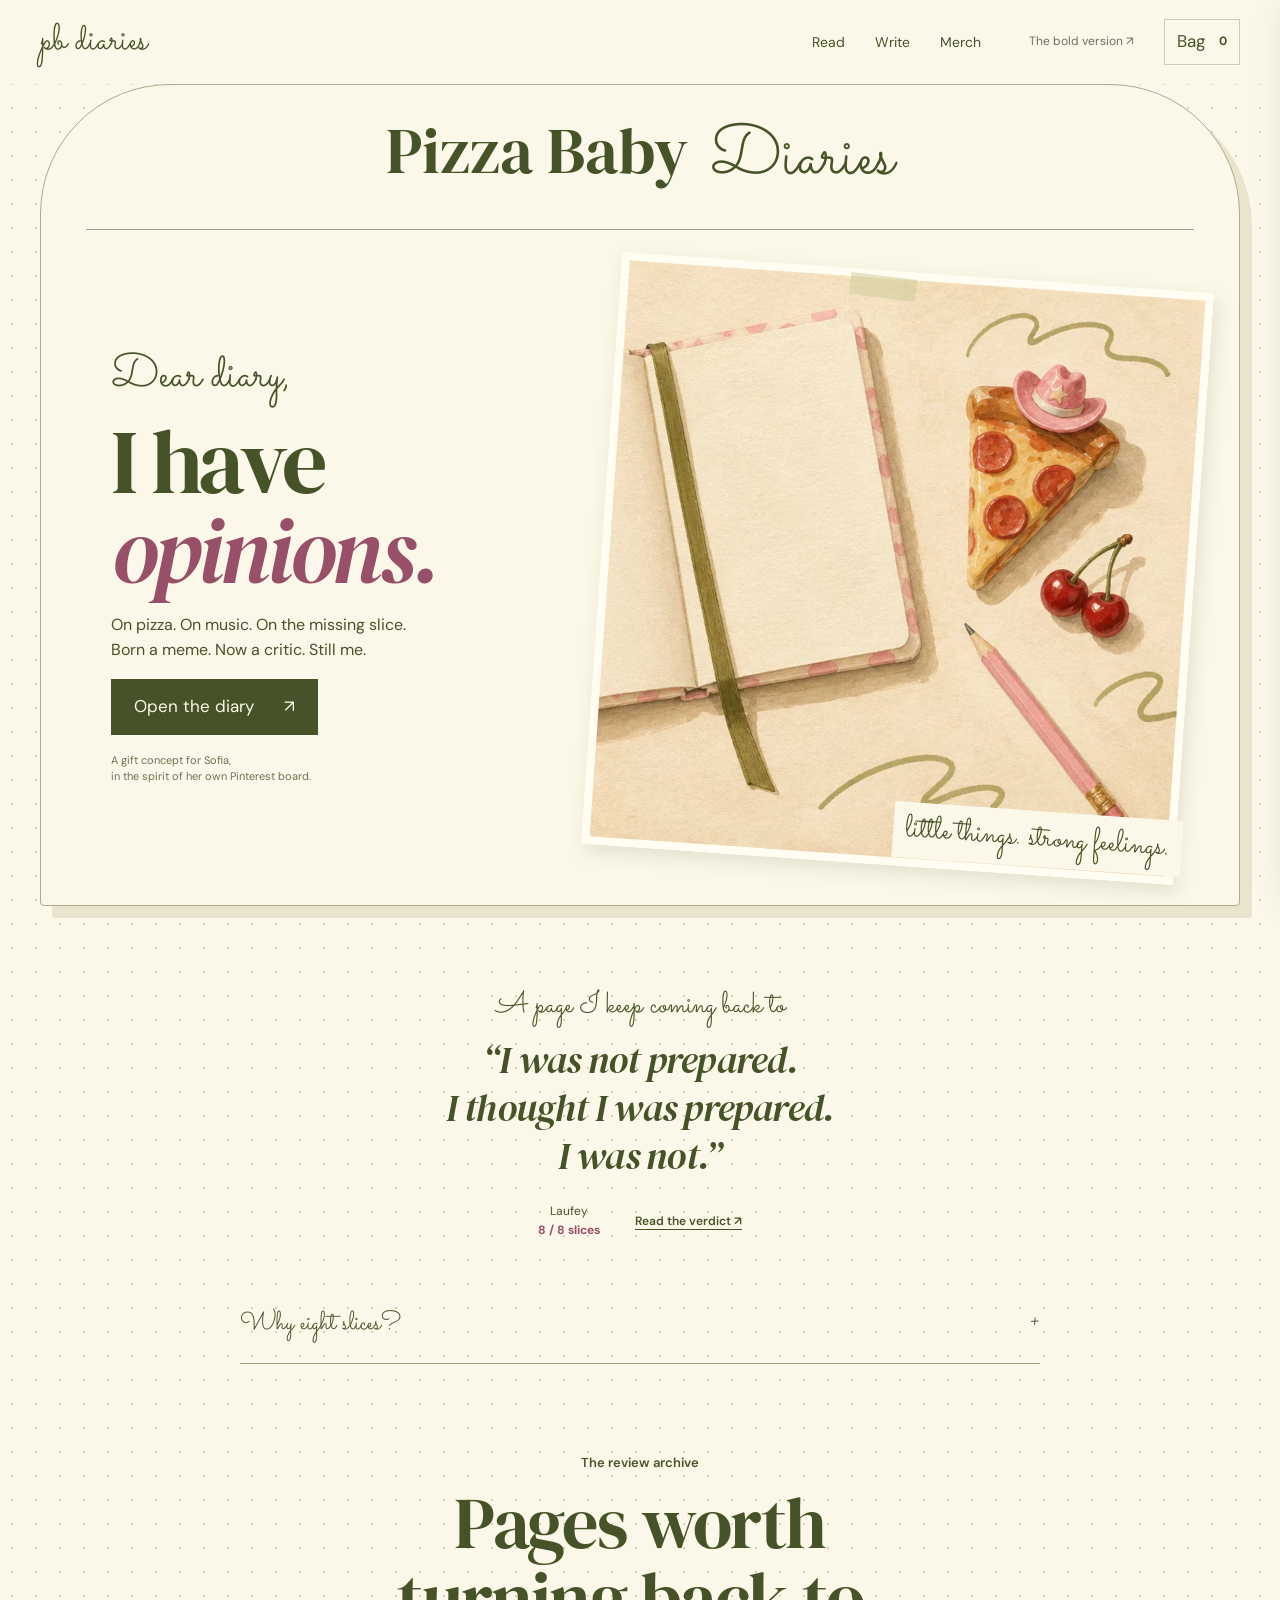
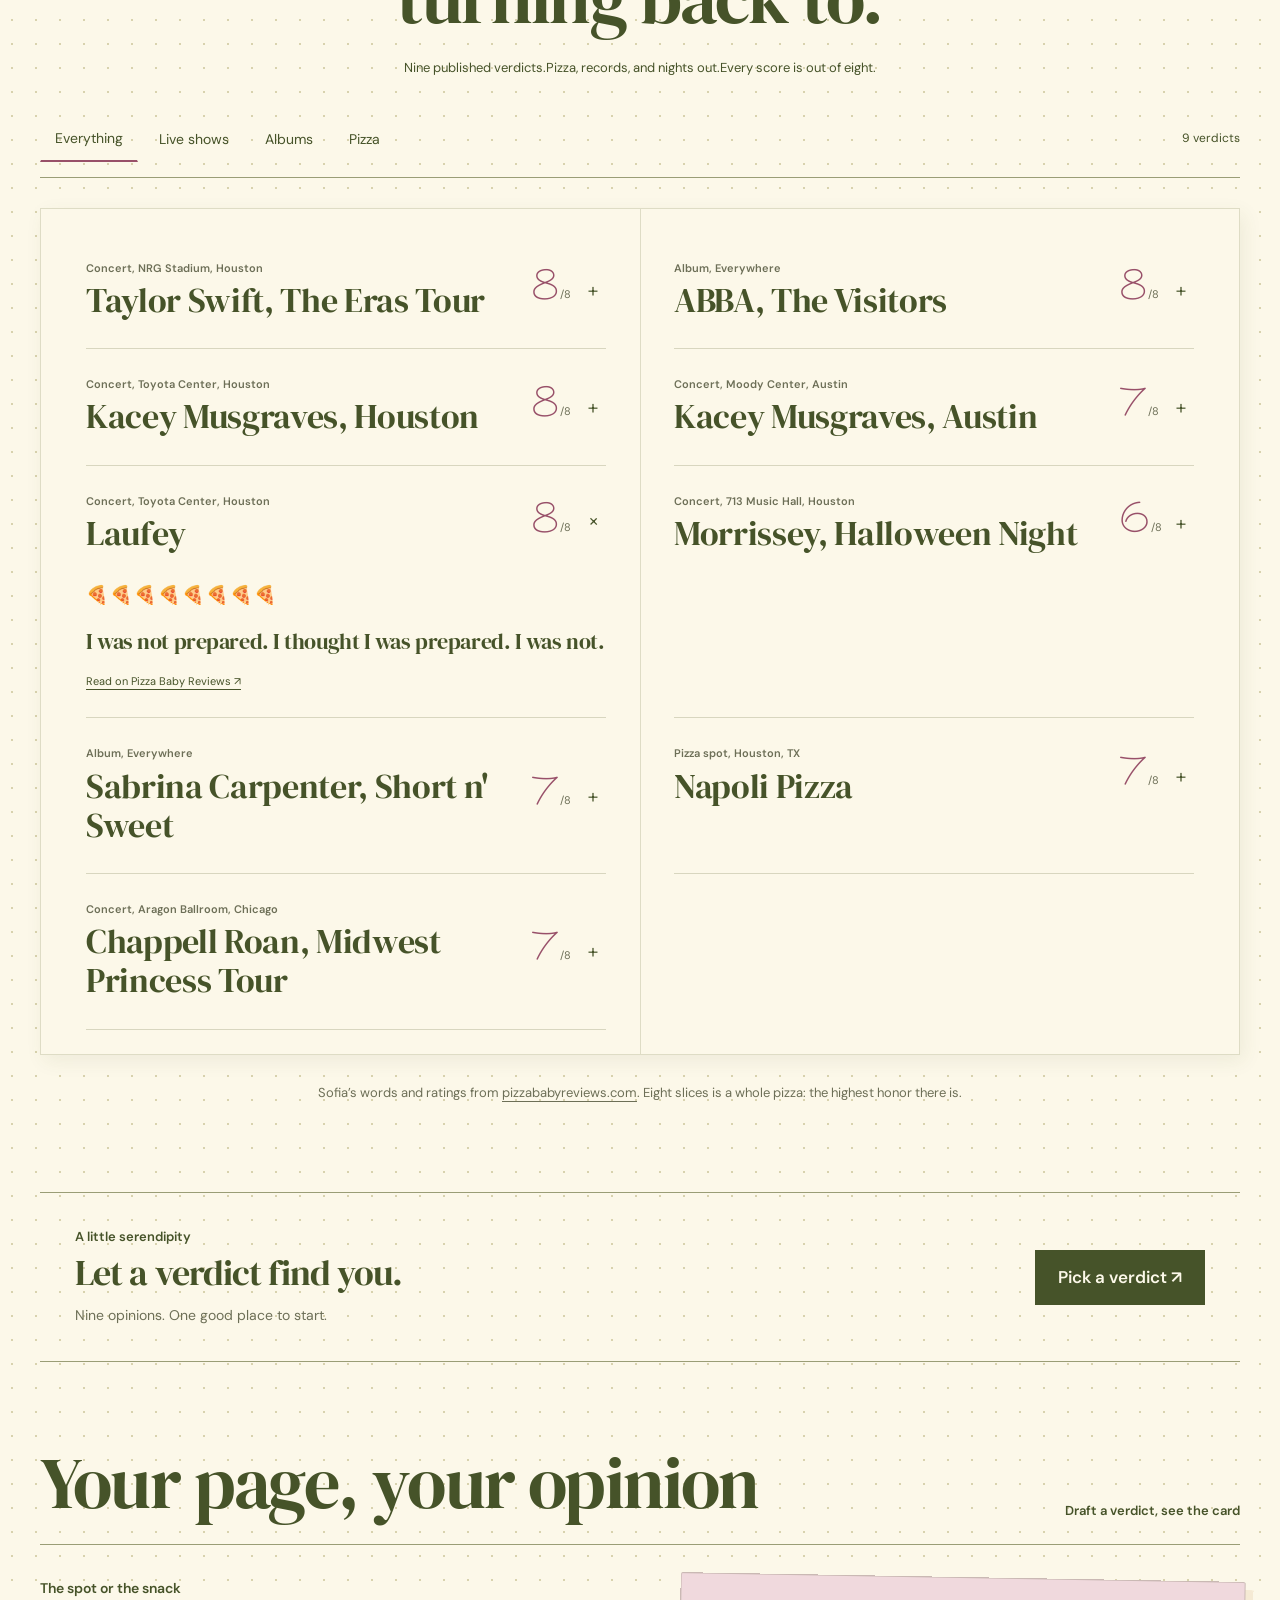
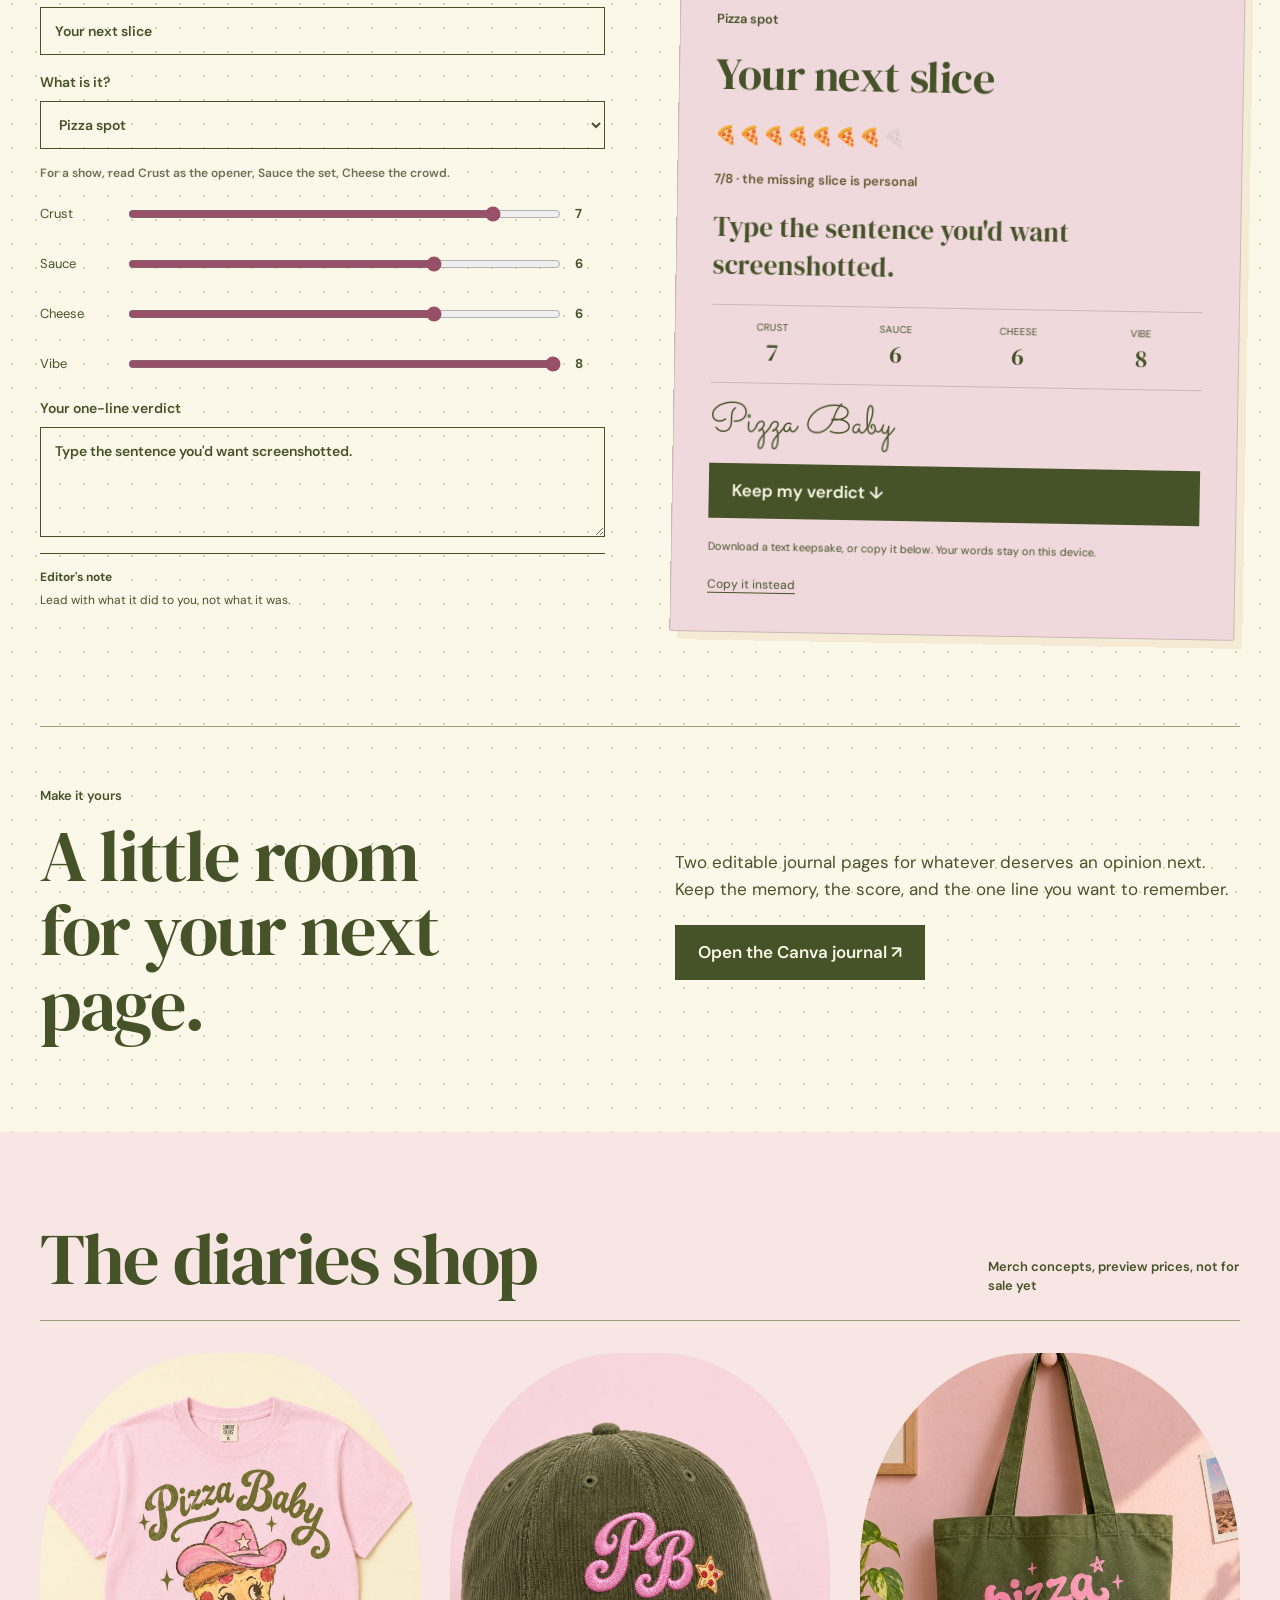
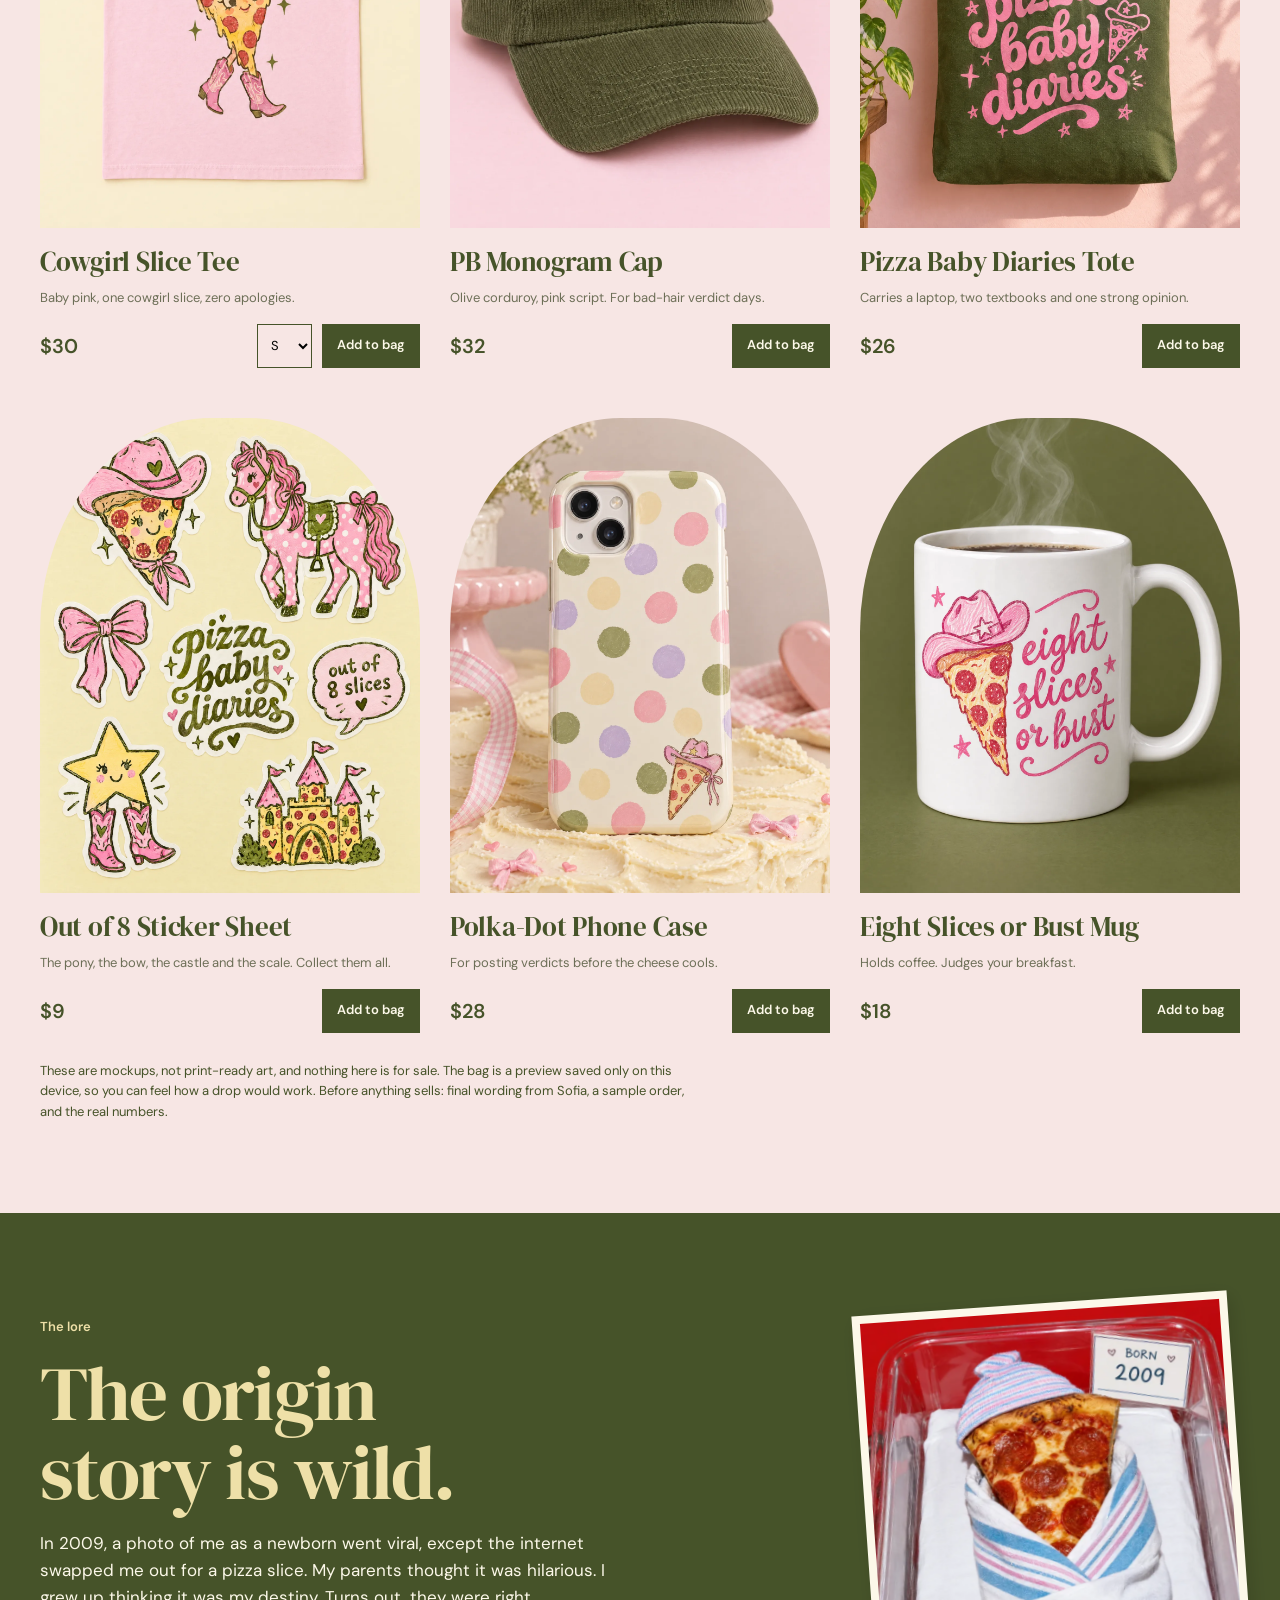
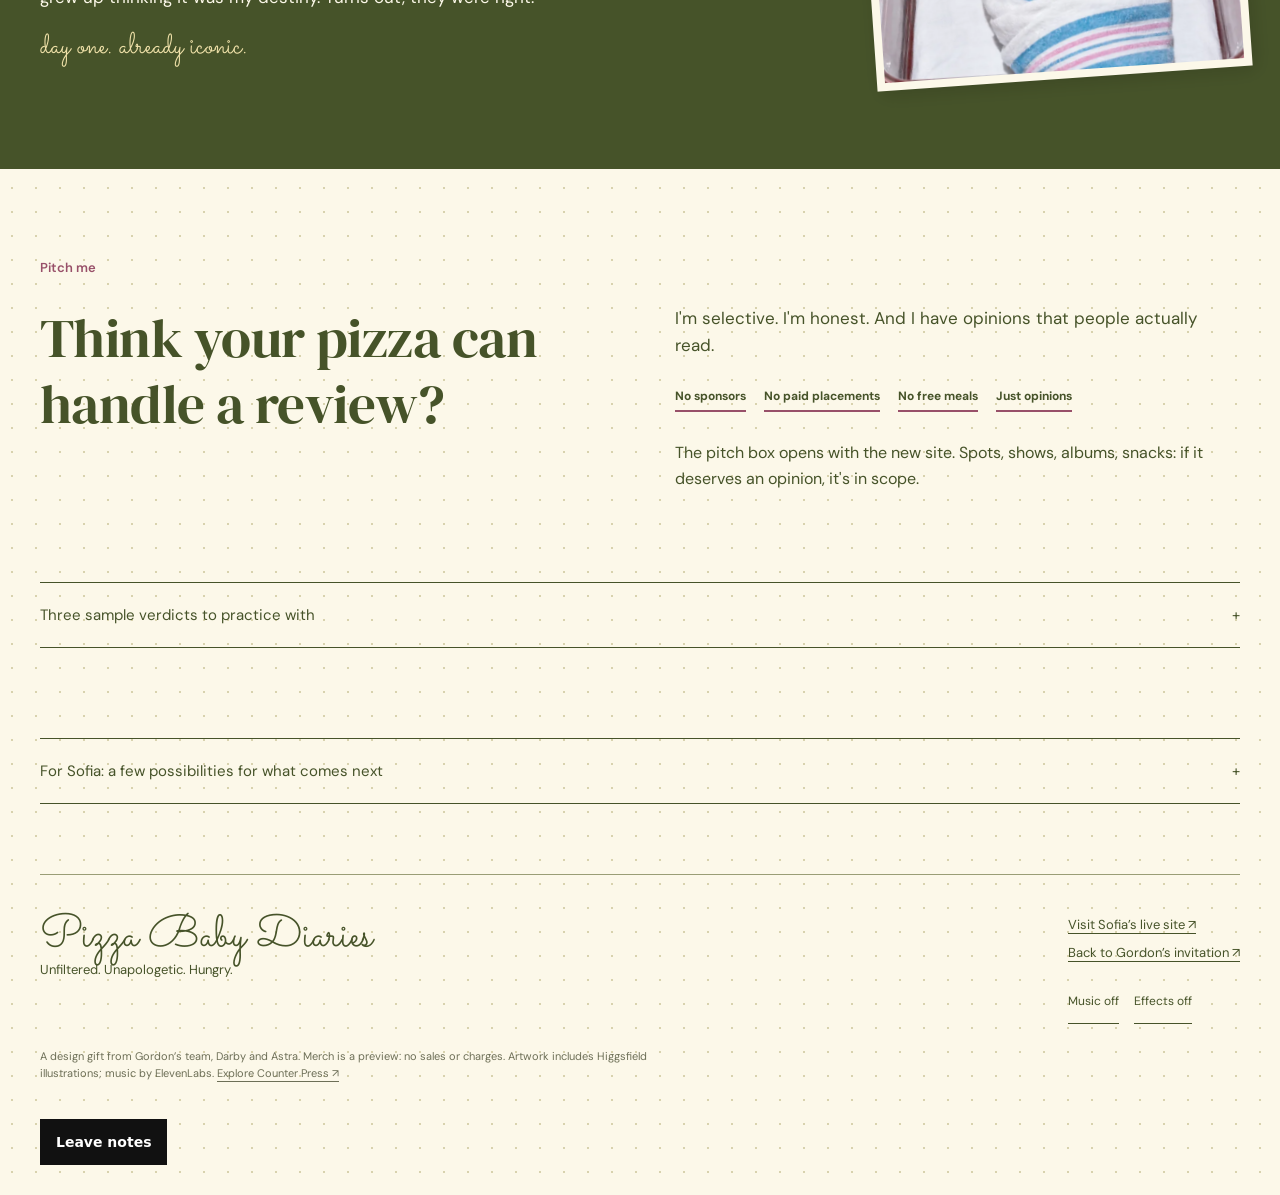
==== diaries/index.html @ 02039b7f "Pizza Baby: Counter Press + Diaries editions, new Higgsfield heroes and concept art Co-Authored-By: " ====
<!doctype html><html lang="en" data-look="diaries"><head><meta charset="utf-8"><meta name="viewport" content="width=device-width, initial-scale=1"><meta name="robots" content="noindex,nofollow,noarchive,noimageindex"><meta name="description" content="Pizza Baby's nine published verdicts, an eight-slice scale, and room for your next opinion."><title>Pizza Baby Diaries</title><script>(function(){var mode=document.documentElement.dataset.look,h=location.hash.toLowerCase(),wanted=h==='#diaries'?'diaries':(h==='#boxpress'||h==='#box')?'box':'';if(!wanted&&mode==='box'){try{wanted=localStorage.getItem('pizzababy-look')||''}catch(e){}}if(wanted&&wanted!==mode){location.replace(mode==='box'?'diaries/index.html'+location.hash:'../index.html'+location.hash)}})();</script><link rel="preconnect" href="https://fonts.googleapis.com"><link rel="preconnect" href="https://fonts.gstatic.com" crossorigin><link href="https://fonts.googleapis.com/css2?family=Anton&family=DM+Sans:wght@400;500;600;700&family=DM+Serif+Display:ital@0;1&family=Sacramento&display=swap" rel="stylesheet"><link rel="stylesheet" href="../design.css"></head><body><a class="skip" href="#verdicts">Skip to the reviews</a><header class="top"><div class="in wrap"><a class="logo" href="#top">pb diaries</a><nav class="nav" aria-label="Sections"><a href="#verdicts">Read</a><a href="#desk">Write</a><a href="#drop">Merch</a><a class="alternate" href="../index.html">The bold version ↗</a><button class="bagbtn" id="bagbtn" aria-expanded="false" aria-controls="drawer">Bag <b id="bagcount">0</b></button></nav></div></header><main id="top"><section class="hero" data-note="First impression"><div class="wrap journal-cover"><div class="diary-wordmark">Pizza Baby <span>Diaries</span></div><div class="hero-grid"><div class="hero-copy"><p class="hand">Dear diary,</p><h1>I have<br><em>opinions.</em></h1><p>On pizza. On music. On the missing slice.<br>Born a meme. Now a critic. Still me.</p><a class="btn" href="#verdicts">Open the diary <span>↗</span></a><p class="concept-note">A gift concept for Sofia,<br>in the spirit of her own Pinterest board.</p></div><figure class="hero-art"><img src="../art/diary.webp" width="1536" height="1024" alt="A hand-painted review journal, an olive ribbon and a tiny cowgirl pizza slice on buttercream paper"><figcaption>little things. strong feelings.</figcaption></figure></div></div></section><aside class="featured wrap"><p>A page I keep coming back to</p><blockquote>“I was not prepared.<br>I thought I was prepared.<br>I was not.”</blockquote><div><span>Laufey<br><b>8 / 8 slices</b></span><a href="#review-5" data-open-review="review-5">Read the verdict ↗</a></div></aside><details class="scale-guide wrap"><summary>Why eight slices? <span>+</span></summary><div><img src="../art/eight-slice-scale.png" alt="Eight separate ceramic pizza slices forming one whole pizza" width="700" height="700" loading="lazy"><div><h2>A whole pizza.<br>The highest honor.</h2><p>Eight slices is Sofia’s top score. Seven means one slice is missing, and she always has a reason. Read the line behind the number: that’s where the opinion lives.</p><a href="#verdicts">Find your favorite verdict ↓</a></div></div></details><section id="verdicts" class="wrap review-section" data-note="Review archive"><div class="section-intro"><div><p class="eyebrow">The review archive</p><h2>Pages worth <br>turning back to.</h2></div><p>Nine published verdicts.<br>Pizza, records, and nights out.<br>Every score is out of eight.</p></div><div class="filter-row"><div role="group" aria-label="Filter reviews"><button data-filter="all" aria-pressed="true">Everything</button><button data-filter="shows" aria-pressed="false">Live shows</button><button data-filter="albums" aria-pressed="false">Albums</button><button data-filter="pizza" aria-pressed="false">Pizza</button></div><span id="result-count" role="status">9 verdicts</span></div><div class="verdicts"><article class="vcard" id="review-1" data-category="shows"><details><summary><span class="review-number">01</span><span class="review-title"><span class="kind">Concert, NRG Stadium, Houston</span><h3>Taylor Swift, The Eras Tour</h3></span><span class="score">8<small>/8</small></span><span class="expand" aria-hidden="true">+</span></summary><div class="review-body"><div class="slices" role="img" aria-label="8 of 8 slices"><span>🍕</span><span>🍕</span><span>🍕</span><span>🍕</span><span>🍕</span><span>🍕</span><span>🍕</span><span>🍕</span></div><blockquote>I have been to a lot of concerts. I have never been to anything like this. I don't give 8 slices lightly. This one was never in question.</blockquote><a href="https://www.pizzababyreviews.com/reviews">Read on Pizza Baby Reviews ↗</a></div></details></article><article class="vcard" id="review-2" data-category="albums"><details><summary><span class="review-number">02</span><span class="review-title"><span class="kind">Album, Everywhere</span><h3>ABBA, The Visitors</h3></span><span class="score">8<small>/8</small></span><span class="expand" aria-hidden="true">+</span></summary><div class="review-body"><div class="slices" role="img" aria-label="8 of 8 slices"><span>🍕</span><span>🍕</span><span>🍕</span><span>🍕</span><span>🍕</span><span>🍕</span><span>🍕</span><span>🍕</span></div><blockquote>ABBA made their best album when they had nothing left to lose and everything to process. This one deserved better from history and I'm correcting the record.</blockquote><a href="https://www.pizzababyreviews.com/reviews">Read on Pizza Baby Reviews ↗</a></div></details></article><article class="vcard" id="review-3" data-category="shows"><details><summary><span class="review-number">03</span><span class="review-title"><span class="kind">Concert, Toyota Center, Houston</span><h3>Kacey Musgraves, Houston</h3></span><span class="score">8<small>/8</small></span><span class="expand" aria-hidden="true">+</span></summary><div class="review-body"><div class="slices" role="img" aria-label="8 of 8 slices"><span>🍕</span><span>🍕</span><span>🍕</span><span>🍕</span><span>🍕</span><span>🍕</span><span>🍕</span><span>🍕</span></div><blockquote>Her voice is the production. Eight slices. No notes. Houston showed up.</blockquote><a href="https://www.pizzababyreviews.com/reviews">Read on Pizza Baby Reviews ↗</a></div></details></article><article class="vcard" id="review-4" data-category="shows"><details><summary><span class="review-number">04</span><span class="review-title"><span class="kind">Concert, Moody Center, Austin</span><h3>Kacey Musgraves, Austin</h3></span><span class="score">7<small>/8</small></span><span class="expand" aria-hidden="true">+</span></summary><div class="review-body"><div class="slices" role="img" aria-label="7 of 8 slices"><span>🍕</span><span>🍕</span><span>🍕</span><span>🍕</span><span>🍕</span><span>🍕</span><span>🍕</span><span class="off">🍕</span></div><blockquote>Seven slices. The missing slice is the drive back on I-10 at midnight.</blockquote><a href="https://www.pizzababyreviews.com/reviews">Read on Pizza Baby Reviews ↗</a></div></details></article><article class="vcard" id="review-5" data-category="shows"><details open><summary><span class="review-number">05</span><span class="review-title"><span class="kind">Concert, Toyota Center, Houston</span><h3>Laufey</h3></span><span class="score">8<small>/8</small></span><span class="expand" aria-hidden="true">+</span></summary><div class="review-body"><div class="slices" role="img" aria-label="8 of 8 slices"><span>🍕</span><span>🍕</span><span>🍕</span><span>🍕</span><span>🍕</span><span>🍕</span><span>🍕</span><span>🍕</span></div><blockquote>I was not prepared. I thought I was prepared. I was not.</blockquote><a href="https://www.pizzababyreviews.com/reviews">Read on Pizza Baby Reviews ↗</a></div></details></article><article class="vcard" id="review-6" data-category="shows"><details><summary><span class="review-number">06</span><span class="review-title"><span class="kind">Concert, 713 Music Hall, Houston</span><h3>Morrissey, Halloween Night</h3></span><span class="score">6<small>/8</small></span><span class="expand" aria-hidden="true">+</span></summary><div class="review-body"><div class="slices" role="img" aria-label="6 of 8 slices"><span>🍕</span><span>🍕</span><span>🍕</span><span>🍕</span><span>🍕</span><span>🍕</span><span class="off">🍕</span><span class="off">🍕</span></div><blockquote>This is either the most on-brand thing I've ever done or a cry for help. Probably both.</blockquote><a href="https://www.pizzababyreviews.com/reviews">Read on Pizza Baby Reviews ↗</a></div></details></article><article class="vcard" id="review-7" data-category="albums"><details><summary><span class="review-number">07</span><span class="review-title"><span class="kind">Album, Everywhere</span><h3>Sabrina Carpenter, Short n' Sweet</h3></span><span class="score">7<small>/8</small></span><span class="expand" aria-hidden="true">+</span></summary><div class="review-body"><div class="slices" role="img" aria-label="7 of 8 slices"><span>🍕</span><span>🍕</span><span>🍕</span><span>🍕</span><span>🍕</span><span>🍕</span><span>🍕</span><span class="off">🍕</span></div><blockquote>Seven slices. The missing one is because I needed more.</blockquote><a href="https://www.pizzababyreviews.com/reviews">Read on Pizza Baby Reviews ↗</a></div></details></article><article class="vcard" id="review-8" data-category="pizza"><details><summary><span class="review-number">08</span><span class="review-title"><span class="kind">Pizza spot, Houston, TX</span><h3>Napoli Pizza</h3></span><span class="score">7<small>/8</small></span><span class="expand" aria-hidden="true">+</span></summary><div class="review-body"><div class="slices" role="img" aria-label="7 of 8 slices"><span>🍕</span><span>🍕</span><span>🍕</span><span>🍕</span><span>🍕</span><span>🍕</span><span>🍕</span><span class="off">🍕</span></div><blockquote>The margherita is the move. Don't overthink it. Seven slices. The missing one is because I had to share and I didn't want to.</blockquote><a href="https://www.pizzababyreviews.com/reviews">Read on Pizza Baby Reviews ↗</a></div></details></article><article class="vcard" id="review-9" data-category="shows"><details><summary><span class="review-number">09</span><span class="review-title"><span class="kind">Concert, Aragon Ballroom, Chicago</span><h3>Chappell Roan, Midwest Princess Tour</h3></span><span class="score">7<small>/8</small></span><span class="expand" aria-hidden="true">+</span></summary><div class="review-body"><div class="slices" role="img" aria-label="7 of 8 slices"><span>🍕</span><span>🍕</span><span>🍕</span><span>🍕</span><span>🍕</span><span>🍕</span><span>🍕</span><span class="off">🍕</span></div><blockquote>One slice off because the opener ran 20 minutes over and I was standing the whole time. My feet have opinions.</blockquote><a href="https://www.pizzababyreviews.com/reviews">Read on Pizza Baby Reviews ↗</a></div></details></article></div><p class="source-note">Sofia’s words and ratings from <a href="https://www.pizzababyreviews.com/reviews">pizzababyreviews.com</a>. Eight slices is a whole pizza: the highest honor there is.</p></section><section class="shuffle wrap"><div class="spin"><div><p class="eyebrow">A little serendipity</p><h2>Let a verdict find you.</h2><p class="wheel" id="wheel" aria-live="polite">Nine opinions. One good place to start.</p></div><div><button class="btn" type="button" id="spinbtn">Pick a verdict ↗</button><a class="text-link" id="spingo" href="https://www.pizzababyreviews.com/reviews" hidden>Visit the full review archive ↗</a></div></div></section><section id="desk" class="wrap"  data-note="Critic's desk">
  <div class="lid"><h2>Your page, your opinion</h2><p class="stamp">Draft a verdict, see the card</p></div>
  <div class="desk">
    <form class="form" id="vform" onsubmit="return false">
      <label for="f-spot">The spot or the snack<input type="text" id="f-spot" value="Your next slice" maxlength="60"></label>
      <label for="f-kind">What is it?<select id="f-kind"><option>Pizza spot</option><option>Concert</option><option>Album</option><option>Music festival</option><option>Snack product</option></select></label>
      <p class="stamp" style="color:var(--muted)">For a show, read Crust as the opener, Sauce the set, Cheese the crowd.</p><div class="rate"><span>Crust</span><input type="range" id="r-crust" min="1" max="8" value="7" aria-label="Crust"><b id="o-crust">7</b></div>
      <div class="rate"><span>Sauce</span><input type="range" id="r-sauce" min="1" max="8" value="6" aria-label="Sauce"><b id="o-sauce">6</b></div>
      <div class="rate"><span>Cheese</span><input type="range" id="r-cheese" min="1" max="8" value="6" aria-label="Cheese"><b id="o-cheese">6</b></div>
      <div class="rate"><span>Vibe</span><input type="range" id="r-vibe" min="1" max="8" value="8" aria-label="Vibe"><b id="o-vibe">8</b></div>
      <label for="f-line">Your one-line verdict<textarea id="f-line" maxlength="140">Type the sentence you'd want screenshotted.</textarea></label>
      <div class="coach" aria-live="polite"><b>Editor's note</b><span id="coach">Lead with what it did to you, not what it was.</span></div>
    </form>
    <div class="card-out" aria-live="polite">
      <p class="stamp" id="c-kind">Pizza spot</p>
      <h3 id="c-spot">Your next slice</h3>
      <div class="slices" id="c-slices" aria-label="Overall rating"></div>
      <p class="stamp" id="c-cap" style="color:var(--crust)"></p><p class="big" id="c-line"></p>
      <div class="scores"><span>CRUST<b id="s-crust">4</b></span><span>SAUCE<b id="s-sauce">4</b></span><span>CHEESE<b id="s-cheese">3</b></span><span>VIBE<b id="s-vibe">5</b></span></div>
      <p class="sig">Pizza Baby</p>
      <button type="button" id="keep-line" class="btn">Keep my verdict ↓</button><p class="save-note">Download a text keepsake, or copy it below. Your words stay on this device.</p><details id="copy-verdict"><summary>Copy it instead</summary><label class="sr-only" for="verdict-copy">Your verdict to copy</label><textarea id="verdict-copy" readonly></textarea></details>
    </div>
  </div>
</section><section class="companion wrap"><div><p class="eyebrow">Make it yours</p><h2>A little room<br>for your next page.</h2></div><div><p>Two editable journal pages for whatever deserves an opinion next. Keep the memory, the score, and the one line you want to remember.</p><a class="btn" href="https://canva.link/7q2tt09sjlferlx" target="_blank" rel="noopener">Open the Canva journal ↗</a></div></section><section id="drop"  data-note="Merch store">
  <div class="wrap" data-note-slot>
    <div class="lid"><h2><span data-only="box">The drop</span><span data-only="diaries">The diaries shop</span></h2><p class="stamp">Merch concepts, preview prices, not for sale yet</p></div>
    <div class="shop" id="shop"><article class="item" data-only="box" data-id="hoodie"><img src="../art/hoodie.webp" alt="Born a Meme Hoodie" loading="lazy"><div class="in"><h3>Born a Meme Hoodie</h3><p>Born a meme. Now a critic. Heavyweight, tomato red.</p><div class="buy"><span class="price">$48</span><select aria-label="Size for Born a Meme Hoodie"><option>S</option><option>M</option><option>L</option><option>XL</option><option>2XL</option></select><button class="btn" type="button">Add to bag</button></div></div></article><article class="item" data-only="box" data-id="tee"><img src="../art/tee.webp" alt="Meme Certified Tee" loading="lazy"><div class="in"><h3>Meme Certified Tee</h3><p>The OG 2009 seal, on black. Certified.</p><div class="buy"><span class="price">$30</span><select aria-label="Size for Meme Certified Tee"><option>S</option><option>M</option><option>L</option><option>XL</option><option>2XL</option></select><button class="btn" type="button">Add to bag</button></div></div></article><article class="item" data-only="box" data-id="tote"><img src="../art/tote.webp" alt="Unfiltered Tote" loading="lazy"><div class="in"><h3>Unfiltered Tote</h3><p>Unfiltered. Unapologetic. Hungry. Fits a pizza box, nearly.</p><div class="buy"><span class="price">$24</span><button class="btn" type="button">Add to bag</button></div></div></article><article class="item" data-only="box" data-id="stickers"><img src="../art/stickers.webp" alt="No Free Meals Sticker Sheet" loading="lazy"><div class="in"><h3>No Free Meals Sticker Sheet</h3><p>No sponsors. No free meals. For your laptop and your opinions.</p><div class="buy"><span class="price">$8</span><button class="btn" type="button">Add to bag</button></div></div></article><article class="item" data-only="box" data-id="beanie"><img src="../art/beanie.webp" alt="The Day One Beanie" loading="lazy"><div class="in"><h3>The Day One Beanie</h3><p>Hospital-blanket stripes. The hat the slice wore first.</p><div class="buy"><span class="price">$28</span><button class="btn" type="button">Add to bag</button></div></div></article><article class="item" data-only="box" data-id="pins"><img src="../art/pins.webp" alt="The Slice Scale Pin Set" loading="lazy"><div class="in"><h3>The Slice Scale Pin Set</h3><p>A slice-scale pin set and the baby in the beanie. Eight slices makes a whole pizza.</p><div class="buy"><span class="price">$35</span><button class="btn" type="button">Add to bag</button></div></div></article><article class="item" data-only="diaries" data-id="b-tee"><img src="../art/b-tee.webp" alt="Cowgirl Slice Tee" loading="lazy"><div class="in"><h3>Cowgirl Slice Tee</h3><p>Baby pink, one cowgirl slice, zero apologies.</p><div class="buy"><span class="price">$30</span><select aria-label="Size for Cowgirl Slice Tee"><option>S</option><option>M</option><option>L</option><option>XL</option></select><button class="btn" type="button">Add to bag</button></div></div></article><article class="item" data-only="diaries" data-id="b-cap"><img src="../art/b-cap.webp" alt="PB Monogram Cap" loading="lazy"><div class="in"><h3>PB Monogram Cap</h3><p>Olive corduroy, pink script. For bad-hair verdict days.</p><div class="buy"><span class="price">$32</span><button class="btn" type="button">Add to bag</button></div></div></article><article class="item" data-only="diaries" data-id="b-tote"><img src="../art/b-tote.webp" alt="Pizza Baby Diaries Tote" loading="lazy"><div class="in"><h3>Pizza Baby Diaries Tote</h3><p>Carries a laptop, two textbooks and one strong opinion.</p><div class="buy"><span class="price">$26</span><button class="btn" type="button">Add to bag</button></div></div></article><article class="item" data-only="diaries" data-id="b-stickers"><img src="../art/b-stickers.webp" alt="Out of 8 Sticker Sheet" loading="lazy"><div class="in"><h3>Out of 8 Sticker Sheet</h3><p>The pony, the bow, the castle and the scale. Collect them all.</p><div class="buy"><span class="price">$9</span><button class="btn" type="button">Add to bag</button></div></div></article><article class="item" data-only="diaries" data-id="b-case"><img src="../art/b-case.webp" alt="Polka-Dot Phone Case" loading="lazy"><div class="in"><h3>Polka-Dot Phone Case</h3><p>For posting verdicts before the cheese cools.</p><div class="buy"><span class="price">$28</span><button class="btn" type="button">Add to bag</button></div></div></article><article class="item" data-only="diaries" data-id="b-mug"><img src="../art/b-mug.webp" alt="Eight Slices or Bust Mug" loading="lazy"><div class="in"><h3>Eight Slices or Bust Mug</h3><p>Holds coffee. Judges your breakfast.</p><div class="buy"><span class="price">$18</span><button class="btn" type="button">Add to bag</button></div></div></article></div>
    <p class="shopnote">These are mockups, not print-ready art, and nothing here is for sale. The bag is a preview saved only on this device, so you can feel how a drop would work. Before anything sells: final wording from Sofia, a sample order, and the real numbers.</p>
  </div>
</section><section id="lore" class="lore" data-note="The lore">
  <div class="in wrap">
    <div style="display:grid;gap:18px" data-note-slot>
      <p class="stamp" style="color:var(--crust)">The lore</p>
      <h2>The origin story is wild.</h2>
      <p>In 2009, a photo of me as a newborn went viral, except the internet swapped me out for a pizza slice. My parents thought it was hilarious. I grew up thinking it was my destiny. Turns out, they were right.</p>
      <p class="hand" style="color:var(--crust);font-size:30px">day one. already iconic.</p>
    </div>
    <img class="seal" src="../art/hero.webp" alt="An illustration of the pizza slice wrapped like a newborn that inspired the Pizza Baby story" loading="lazy" style="aspect-ratio:1;object-fit:cover;object-position:50% 40%">
  </div>
</section><section class="wrap">
    <div class="pitch" id="pitch">
      <p class="stamp">Pitch me</p>
      <h3>Think your pizza can handle a review?</h3>
      <p>I'm selective. I'm honest. And I have opinions that people actually read.</p>
      <div class="rules"><span>No sponsors</span><span>No paid placements</span><span>No free meals</span><span>Just opinions</span></div>
      <p style="font-size:16px">The pitch box opens with the new site. Spots, shows, albums, snacks: if it deserves an opinion, it's in scope.</p>
    </div>
</section>

<section class="samples wrap"><details><summary>Three sample verdicts to practice with <span>+</span></summary><div class="lid" style="margin-top:56px"><h2 style="font-size:clamp(30px,4.5vw,54px)">Samples for the semester</h2><p class="stamp">Starter verdicts in her format, not real reviews</p></div>
  <div class="verdicts"><article class="vcard sample"><p class="kind">Dining hall, Tuesday</p><h3>Dining Hall Pepperoni</h3><div class="slices" role="img" aria-label="5 of 8 slices"><span>🍕</span><span>🍕</span><span>🍕</span><span>🍕</span><span>🍕</span><span class="off">🍕</span><span class="off">🍕</span><span class="off">🍕</span></div><blockquote>The cheese had given up before I got there. The crust had not, and I respect a crust that shows up for work. Five slices. Three of them are for the crust's attitude.</blockquote><span class="tagsample">Sample verdict</span></article><article class="vcard sample"><p class="kind">Late night, 1:14 a.m.</p><h3>Gas Station Slice, Under the Heat Lamp</h3><div class="slices" role="img" aria-label="6 of 8 slices"><span>🍕</span><span>🍕</span><span>🍕</span><span>🍕</span><span>🍕</span><span>🍕</span><span class="off">🍕</span><span class="off">🍕</span></div><blockquote>I didn't choose this slice. It chose me, at a moment of weakness and a quarter tank. Six slices. Two are pure gratitude.</blockquote><span class="tagsample">Sample verdict</span></article><article class="vcard sample"><p class="kind">Taste test, Dorm microwave</p><h3>Frozen Pizza vs. the Microwave</h3><div class="slices" role="img" aria-label="3 of 8 slices"><span>🍕</span><span>🍕</span><span>🍕</span><span class="off">🍕</span><span class="off">🍕</span><span class="off">🍕</span><span class="off">🍕</span><span class="off">🍕</span></div><blockquote>The box promised a rising crust. Nothing rose. Not the crust, not my spirits. Three slices, and one of them is for the box art.</blockquote><span class="tagsample">Sample verdict</span></article></div>
  <p class="note" style="margin-top:18px">Written by Gordon's team in her style as templates for college-life reviews. Every score is out of 8 slices, the way she rates. Replace, rewrite or roast them.</p>
</details></section><details class="creator-notes wrap"><summary>For Sofia: a few possibilities for what comes next <span>+</span></summary><section class="gift" id="for-sofia" data-note="Ways to earn">
  <div class="wrap" data-note-slot>
    <div class="lid"><h2>For Sofia</h2><p class="stamp">How this site earns, on your terms</p></div>
    <p style="max-width:66ch;margin-bottom:24px">A gift from Gordon's team: a home for your verdicts that pays for your pizza habit and builds your writing, while you're in college. Your promise stays intact: nobody can buy a verdict. These switch on whenever you want them.</p>
    
    <div class="plan">
      <div><p class="stamp" style="color:var(--tomato)">1, Merch</p><h3>The drop</h3><p>Print-on-demand (Printful or Printify into a Shopify or Big Cartel store) means you can explore fulfilment without holding unsold hoodies. It still costs something: a sample order, store fees, and a thinner margin per piece. The designs above are concepts to choose from, then redraw as print files.</p></div>
      <div><p class="stamp" style="color:var(--tomato)">2, Newsletter</p><h3>The Slice Report</h3><p>One weekly verdict by email (a newsletter platform). Your readers, owned by you, not by an algorithm. Consider paid tiers later, if they fit.</p></div>
      <div><p class="stamp" style="color:var(--tomato)">3, Tips</p><h3>Buy the critic a slice</h3><p>A Ko-fi or Buy Me a Coffee link lets fans fund the next review without anyone touching the verdict.</p></div>
      <div><p class="stamp" style="color:var(--tomato)">4, Craft</p><h3>The critic's desk</h3><p>Four scores and one sentence, every time. Writing the line you'd want screenshotted is the whole skill. Practice it here.</p></div>
    </div>
  </div>
</section></details></main><div class="toast" id="toast" role="status"></div>
<div class="scrim" id="scrim"></div>
<aside role="dialog" aria-modal="true" class="drawer" id="drawer" aria-label="Your bag" aria-hidden="true" inert>
  <header><h2 style="font-size:30px">Your bag</h2><button class="x" type="button" id="close" aria-label="Close bag">×</button></header>
  <ul id="baglist"></ul>
  <footer>
    <p style="display:flex;justify-content:space-between"><span>Preview subtotal</span><b id="subtotal">$0</b></p>
    <button class="btn" type="button" id="checkout">Preview checkout</button>
    <p class="checkout-msg" id="checkout-msg" hidden>Just a preview: nothing is for sale yet and nothing was charged. Your bag stays saved on this device, like leftovers but legal.</p>
  </footer>
</aside>



<audio id="tune" src="../audio/jingle.mp3" loop preload="none"></audio>
<footer class="site wrap"><div><a class="footer-mark" href="#top">Pizza Baby Diaries</a><p>Unfiltered. Unapologetic. Hungry.</p></div><div><p><a href="https://www.pizzababyreviews.com/">Visit Sofia’s live site ↗</a></p><p><a href="https://gordonusc.github.io/cale-yarborough/for-cale/">Back to Gordon’s invitation ↗</a></p><div class="sound"><button id="jingle" aria-pressed="false">Music off</button><button id="pops" aria-pressed="false">Effects off</button></div></div><p class="credit">A design gift from Gordon’s team, Darby and Astra. Merch is a preview: no sales or charges. Artwork includes Higgsfield illustrations; music by ElevenLabs. <a href="../index.html">Explore Counter Press ↗</a></p></footer><script>
(function(){
  var $=function(s){return document.querySelector(s)};
  /* the drop: product copy uses only her own lines */
  var ITEMS=[].map.call(document.querySelectorAll('#shop .item'),function(el){return {id:el.dataset.id,name:el.querySelector('h3').textContent,price:+el.querySelector('.price').textContent.replace('$',''),img:el.querySelector('img').getAttribute('src')}});
  var shop=$('#shop');
  shop.addEventListener('click',function(e){var b=e.target.closest('.btn');if(!b)return;var el=b.closest('.item'),it=ITEMS.filter(function(x){return x.id===el.dataset.id})[0],sz=el.querySelector('select');add(it,sz?sz.value:'')});
  function renderShop(){}
  var KEY='pizzababy-bag',bag=[];
  try{bag=JSON.parse(localStorage.getItem(KEY)||'[]');if(!Array.isArray(bag))bag=[];bag=bag.filter(function(b){return b&&find(b.id)&&Number.isInteger(b.q)&&b.q>0&&typeof b.size==='string'})}catch(e){bag=[]}
  function save(){try{localStorage.setItem(KEY,JSON.stringify(bag))}catch(e){}}
  function find(id){return ITEMS.filter(function(i){return i.id===id})[0]}
  function add(it,size){var k=it.id+'|'+size,ex=bag.filter(function(b){return b.k===k})[0];if(ex)ex.q++;else bag.push({k:k,id:it.id,size:size,q:1});save();paint();open(true)}
  function paint(){
    var n=0,sub=0,ul=$('#baglist');ul.innerHTML='';
    bag.forEach(function(b,i){var it=find(b.id);if(!it)return;n+=b.q;sub+=b.q*it.price;
      var li=document.createElement('li');li.innerHTML='<img src="'+it.img+'" alt=""><span><b>'+it.name+'</b><br><small>'+(b.size?'Size '+esc(b.size)+' · ':'')+'Qty '+b.q+' · $'+(b.q*it.price)+'</small></span><button type="button">Remove</button>';
      li.querySelector('button').addEventListener('click',function(){bag.splice(i,1);save();paint()});ul.appendChild(li)});
    if(!bag.length)ul.innerHTML='<li style="display:block;color:var(--muted)">Empty. Bold choice. Even the box has more in it.</li>';
    $('#bagcount').textContent=n;$('#subtotal').textContent='$'+sub;$('#checkout').hidden=n===0;if(n===0)$('#checkout-msg').hidden=true;
  }
  var dr=$('#drawer'),sc=$('#scrim');
  var previousFocus;
  function open(on){if(on)previousFocus=document.activeElement;dr.classList.toggle('open',on);sc.classList.toggle('on',on);dr.setAttribute('aria-hidden',!on);dr.inert=!on;document.body.classList.toggle('bag-open',on);$('#bagbtn').setAttribute('aria-expanded',String(on));if(on)$('#close').focus();else if(previousFocus)previousFocus.focus()}
  dr.addEventListener('keydown',function(e){if(e.key!=='Tab')return;var nodes=[].slice.call(dr.querySelectorAll('button:not([hidden]),a[href],select'));var first=nodes[0],last=nodes[nodes.length-1];if(e.shiftKey&&document.activeElement===first){e.preventDefault();last.focus()}else if(!e.shiftKey&&document.activeElement===last){e.preventDefault();first.focus()}});
  $('#bagbtn').addEventListener('click',function(){open(true)});$('#close').addEventListener('click',function(){open(false)});sc.addEventListener('click',function(){open(false)});
  document.addEventListener('keydown',function(e){if(e.key==='Escape'&&dr.classList.contains('open'))open(false)});
  $('#checkout').addEventListener('click',function(){$('#checkout-msg').hidden=false});
  paint();

  /* the critic's desk */
  var parts=['crust','sauce','cheese','vibe'];
  function esc(s){return String(s).replace(/[&<>"]/g,function(c){return{'&':'&amp;','<':'&lt;','>':'&gt;','"':'&quot;'}[c]})}
  function coach(line){
    var t=line.trim(),w=t.split(/\s+/).filter(Boolean).length;
    if(!t||/^Type the sentence/.test(t))return 'Lead with what it did to you, not what it was.';
    if(w>24)return 'That’s '+w+' words. A verdict lands harder under 20. Cut the warm-up.';
    if(/\b(good|nice|delicious|amazing|tasty)\b/i.test(t))return 'Swap the safe word for the specific one. What exactly did it do?';
    if(!/[.!?]$/.test(t))return 'End it like you mean it. Give it a full stop.';
    return 'That’s a screenshot line. Ship it.';
  }
  function draw(){
    var v={};parts.forEach(function(p){v[p]=+$('#r-'+p).value;$('#o-'+p).textContent=v[p];$('#s-'+p).textContent=v[p]});
    var avg=Math.round((v.crust+v.sauce+v.cheese+v.vibe)/4);
    $('#c-slices').innerHTML=[1,2,3,4,5,6,7,8].map(function(i){return '<span class="'+(i<=avg?'':'off')+'">🍕</span>'}).join('');
    $('#c-slices').setAttribute('aria-label',avg+' of 8 slices');
    $('#c-cap').textContent=avg+'/8 · '+['','a cry for help','edible, technically','the microwave won','fine. FINE.','a solid weeknight','would fight a stranger for it','the missing slice is personal','a whole pizza. legend status.'][avg];
    $('#c-spot').textContent=$('#f-spot').value||'Your next slice';$('#c-kind').textContent=$('#f-kind').value;
    var line=$('#f-line').value;$('#c-line').innerHTML=esc(line);$('#coach').textContent=coach(line);$('#verdict-copy').value=$('#c-spot').textContent+'\n'+line+'\n'+avg+' of 8 slices';
  }
  ['#f-spot','#f-kind','#f-line','#r-crust','#r-sauce','#r-cheese','#r-vibe'].forEach(function(s){$(s).addEventListener('input',draw)});draw();

  var root=document.documentElement;
  var tt;function toast(m){var t=$('#toast');t.textContent=m;t.classList.add('on');clearTimeout(tt);tt=setTimeout(function(){t.classList.remove('on')},2200)}
  /* jingle, opt-in */
  var tune=$('#tune'),jb=$('#jingle');
  jb.addEventListener('click',function(){if(tune.paused){tune.volume=.45;tune.play().then(function(){jb.textContent='Music on';jb.setAttribute('aria-pressed','true')}).catch(function(){})}else{tune.pause();jb.textContent='Music off';jb.setAttribute('aria-pressed','false')}});

  /* joy layer: confetti, sfx, draggable stickers, pop-in slices, tilt, roulette */
  var reduce=matchMedia('(prefers-reduced-motion: reduce)').matches;
  var sfx={pop:new Audio('../audio/pop.mp3'),spin:new Audio('../audio/spin.mp3')};
  var pb=$('#pops');pb.addEventListener('click',function(){var on=pb.getAttribute('aria-pressed')!=='true';pb.setAttribute('aria-pressed',on);pb.textContent=on?'Effects on':'Effects off';if(on)play('pop')});
  function soundOn(){return pb.getAttribute('aria-pressed')==='true'}
  function play(n){if(!soundOn())return;try{var a=sfx[n].cloneNode();a.volume=.7;a.play().catch(function(){})}catch(e){}}
  function burst(){}
  document.addEventListener('click',function(e){var b=e.target.closest('#shop .btn');if(b){burst(18);play('pop')}});
  document.querySelectorAll('.looks button').forEach(function(b){b.addEventListener('click',function(){burst(30);play('pop')})});
  var last8=false;['#r-crust','#r-sauce','#r-cheese','#r-vibe'].forEach(function(id){$(id).addEventListener('change',function(){var all=['crust','sauce','cheese','vibe'].every(function(p){return +$('#r-'+p).value===8});if(all&&!last8){burst(40);play('pop');toast('A whole pizza. Legend status.')}last8=all})});
  /* stickers you can move */
  document.querySelectorAll('.sticker').forEach(function(st){var sx,sy,ox=0,oy=0,drag=false,base=getComputedStyle(st).transform;
    st.addEventListener('pointerdown',function(e){drag=true;sx=e.clientX-ox;sy=e.clientY-oy;st.setPointerCapture(e.pointerId)});
    st.addEventListener('pointermove',function(e){if(!drag)return;ox=e.clientX-sx;oy=e.clientY-sy;st.style.translate=ox+'px '+oy+'px'});
    st.addEventListener('pointerup',function(){if(drag&&Math.abs(ox)+Math.abs(oy)>30)play('pop');drag=false})});
  /* slices pop in as cards arrive */
  var io='IntersectionObserver' in window?new IntersectionObserver(function(es){es.forEach(function(en){if(en.isIntersecting){var c=en.target;[].forEach.call(c.querySelectorAll('.slices span'),function(sp,i){sp.style.animationDelay=(i*70)+'ms'});c.classList.add('in');io.unobserve(c)}})},{threshold:.35}):null;
  document.querySelectorAll('.vcard').forEach(function(c){if(io&&!reduce)io.observe(c);else c.classList.add('in')});
  /* spin the slice: lands on one of her real verdicts */
  var cards=[].slice.call(document.querySelectorAll('#verdicts .vcard:not(.sample)'));
  $('#spinbtn').addEventListener('click',function(){resetReviewFilter();var w=$('#wheel'),i=0,n=reduce?1:14,pick;play('spin');w.classList.add('go');cards.forEach(function(c){c.classList.remove('pick')});
    (function step(){pick=cards[Math.floor(Math.random()*cards.length)];w.textContent=pick.querySelector('h3').textContent;if(++i<n)setTimeout(step,60+i*14);else{w.classList.remove('go');w.textContent=pick.querySelector('h3').textContent+', '+pick.querySelector('.slices').getAttribute('aria-label');pick.classList.add('pick');var details=pick.querySelector('details');if(details)details.open=true;burst(20);var g=$('#spingo');if(g)g.hidden=false;setTimeout(function(){pick.scrollIntoView({behavior:reduce?'auto':'smooth',block:'center'})},500)}})()});
  document.addEventListener('visibilitychange',function(){if(document.hidden&&!tune.paused){tune.pause();jb.textContent='Music off';jb.setAttribute('aria-pressed','false')}});

  var reviewCards=[].slice.call(document.querySelectorAll('#verdicts .vcard:not(.sample)'));
  var filterButtons=document.querySelectorAll('[data-filter]');
  function applyFilter(cat){var count=0;reviewCards.forEach(function(c){var visible=cat==='all'||c.dataset.category===cat;c.hidden=!visible;if(visible)count++});filterButtons.forEach(function(b){b.setAttribute('aria-pressed',String(b.dataset.filter===cat))});$('#result-count').textContent=count+' '+(count===1?'verdict':'verdicts');}
  function resetReviewFilter(){applyFilter('all')}
  filterButtons.forEach(function(b){b.addEventListener('click',function(){applyFilter(b.dataset.filter)})});
  document.querySelectorAll('[data-open-review]').forEach(function(a){a.addEventListener('click',function(){resetReviewFilter();var c=document.getElementById(a.dataset.openReview);if(c)c.querySelector('details').open=true})});
  $('#keep-line').addEventListener('click',function(){var text=$('#c-spot').textContent+'\n'+$('#c-line').textContent+'\n'+$('#c-slices').getAttribute('aria-label');var blob=new Blob([text],{type:'text/plain;charset=utf-8'}),url=URL.createObjectURL(blob),a=document.createElement('a');a.href=url;a.download='my-pizza-baby-verdict.txt';a.click();setTimeout(function(){URL.revokeObjectURL(url)},1000);$('#copy-verdict').open=true;toast('Your verdict is ready to keep.')} );
})();
</script><script>window.NOTES_CONFIG={site:"pizzababy",who:"Sofia",title:"Pizza Baby redesign",label:"Notes for Gordon",lookNames:{box:"Counter Press",diaries:"Pizza Baby Diaries"}};</script><script src="../notes.js"></script><script>document.querySelectorAll('a.alternate,.credit a').forEach(function(a){a.addEventListener('click',function(){try{localStorage.setItem('pizzababy-look',document.documentElement.dataset.look==='box'?'diaries':'box')}catch(e){}})});</script></body></html>
---- design.css ----
/* Counter Press: a counter menu and music paper. Diaries: a reading journal.
   Shared functionality, deliberately different composition and typographic rhythm. */
:root{--paper:#fff4cc;--ink:#242219;--muted:#6d624d;--tomato:#ce3028;--crust:#f0c546;--mozz:#fff7df;--char:#242219;--grease:#f5dfa0;--card:#fff9e8;--basil:#586b38;--body:'DM Sans',Arial,sans-serif;--display:'Anton',Impact,sans-serif;--hand:'Sacramento',cursive;--mono:var(--body);color-scheme:light}
*{box-sizing:border-box}html{scroll-behavior:smooth;scroll-padding-top:92px}body{margin:0;background:var(--paper);color:var(--ink);font:400 17px/1.6 var(--body);-webkit-font-smoothing:antialiased}body.bag-open{overflow:hidden}button,input,select,textarea{font:inherit}button,a,input,select,textarea{-webkit-tap-highlight-color:transparent}button,a{touch-action:manipulation}button{cursor:pointer}a{color:inherit;text-underline-offset:4px}img{display:block;max-width:100%}figure,blockquote,p,h1,h2,h3{margin:0}button:focus-visible,a:focus-visible,input:focus-visible,textarea:focus-visible,select:focus-visible,summary:focus-visible{outline:3px solid #206bc5;outline-offset:5px}button[hidden],a[hidden],[hidden]{display:none!important}.wrap{width:min(1280px,calc(100% - 80px));margin-inline:auto}section{padding-block:90px}.sr-only{position:absolute;width:1px;height:1px;padding:0;margin:-1px;overflow:hidden;clip:rect(0,0,0,0);white-space:nowrap;border:0}.skip{position:fixed;top:-100px;left:20px;background:var(--ink);color:white;z-index:100;padding:12px 20px}.skip:focus{top:12px}.eyebrow,.stamp,.kind{font-size:13px;font-weight:600;letter-spacing:0;text-transform:none;line-height:1.4}.eyebrow{margin-bottom:14px}.hand{font:38px/1.15 var(--hand)}h2{font:400 clamp(38px,5.7vw,72px)/1.05 var(--display);letter-spacing:-.025em;text-wrap:balance}h3{font:400 27px/1.2 var(--display);letter-spacing:-.01em}button{color:inherit}.btn{display:inline-flex;align-items:center;justify-content:space-between;gap:36px;border:1.5px solid var(--ink);background:var(--ink);color:var(--paper);min-height:52px;padding:13px 22px;text-decoration:none;font-weight:600;transition:background .2s,color .2s}.btn:hover{background:var(--tomato);color:var(--mozz);border-color:var(--tomato)}.btn.ghost{background:transparent;color:var(--ink)}.text-link{display:block;margin-top:14px}.concept-note,.source-note,.credit{font-size:13px;line-height:1.5}.source-note{margin-top:28px;color:var(--muted);max-width:75ch}summary{cursor:pointer;list-style:none}summary::-webkit-details-marker{display:none}
/* The first screen behaves like a printed counter menu, not a dashboard. */
.top{position:sticky;top:0;background:var(--paper);z-index:30;border-bottom:1.5px solid var(--ink)}.top .in{min-height:66px;display:flex;align-items:center;justify-content:space-between;gap:24px}.logo{font-weight:700;font-size:16px;text-decoration:none;white-space:nowrap}.nav{display:flex;align-items:center;gap:28px}.nav>a{font-size:14px;text-decoration:none;padding:13px 0}.nav>a:hover{text-decoration:underline}.nav .alternate{font-size:12px;color:var(--muted);margin-left:18px}.bagbtn{border:1px solid var(--ink);background:transparent;padding:8px 12px;min-height:44px;white-space:nowrap;display:flex;gap:14px;align-items:center}.bagbtn b{font-size:12px}.hero{padding:26px 0 0;background:var(--tomato);color:var(--paper)}.masthead{display:flex;justify-content:space-between;gap:20px;font-size:12px;border-bottom:1px solid currentColor;padding-bottom:12px}.hero h1{font:400 clamp(80px,15.65vw,220px)/1.06 var(--display);letter-spacing:-.025em;white-space:nowrap;text-align:center;margin:4px 0 20px}.hero-grid{display:grid;grid-template-columns:1fr 1.55fr;gap:70px;align-items:center;padding-bottom:52px}.hero-copy{display:grid;gap:22px;max-width:430px}.hero-statement{font-size:36px;line-height:1.07;font-weight:600;letter-spacing:-.04em}.hero-statement em{font-family:'DM Serif Display',Georgia,serif;font-weight:400}.hero-copy>p:not(.hero-statement):not(.concept-note){font-size:16px;line-height:1.55;max-width:37ch}.hero-copy .btn{align-self:start;justify-self:start;border-color:var(--paper);color:var(--paper);background:transparent}.hero-copy .btn:hover{background:var(--paper);color:var(--tomato)}.hero-copy .concept-note{opacity:.8}.hero-art{position:relative}.hero-art img{width:100%;height:auto;aspect-ratio:3/2;object-fit:cover;border:5px solid var(--paper);box-shadow:12px 12px 0 #7a170f;transform:rotate(-2deg)}.hero-art figcaption{position:absolute;right:-14px;bottom:12px;background:var(--crust);color:var(--ink);font:400 clamp(17px,1.9vw,25px)/1.05 var(--display);padding:12px 18px;transform:rotate(3deg)}.hero-art:before{content:'';width:66px;height:22px;background:#f2cf83aa;position:absolute;top:-6px;left:42%;z-index:1;transform:rotate(-6deg)}.featured{display:grid;grid-template-columns:1fr 2fr 1fr;gap:34px;align-items:center;padding-block:46px;border-bottom:2px solid var(--ink)}.featured>p{font-size:12px;max-width:14ch}.featured blockquote{font:400 clamp(24px,3vw,40px)/1.13 'DM Serif Display',Georgia,serif;letter-spacing:-.02em}.featured>div{display:grid;gap:20px;font-size:13px}.featured>div a{font-weight:600}.featured b{color:var(--tomato)}
/* Every review is a full-width line in an index. The quote earns its space on demand. */
.section-intro{display:flex;justify-content:space-between;align-items:end;gap:40px;margin-bottom:38px}.section-intro>p{font-size:14px;line-height:1.65;max-width:35ch;padding-bottom:4px}.filter-row{display:flex;justify-content:space-between;align-items:center;gap:20px;border-bottom:3px solid var(--ink);padding-bottom:15px}.filter-row>div{display:flex;gap:6px;flex-wrap:wrap}.filter-row button{background:transparent;border:1px solid transparent;padding:10px 14px;min-height:44px;font-size:14px}.filter-row button[aria-pressed=true]{background:var(--ink);color:var(--paper)}.filter-row button:hover{border-color:var(--ink)}#result-count{font-size:12px;white-space:nowrap}.vcard{border-bottom:1px solid var(--ink);scroll-margin-top:92px}.vcard summary{display:grid;grid-template-columns:45px 1fr 66px 26px;gap:24px;align-items:center;padding:24px 4px}.review-number{font-size:13px;color:var(--muted)}.review-title{display:grid;gap:5px}.review-title .kind{font-size:12px;color:var(--muted)}.review-title h3{font-size:clamp(23px,2.7vw,36px)}.score{font:400 40px/1 var(--display);color:var(--tomato);white-space:nowrap}.score small{font:400 14px var(--body);margin-left:2px;color:var(--muted)}.expand{font:300 28px var(--body);transition:transform .2s}.vcard details[open] .expand{transform:rotate(45deg)}.vcard details[open] summary{padding-bottom:14px}.review-body{padding:4px 80px 32px 73px;display:grid;gap:18px;max-width:930px}.review-body blockquote{font-size:clamp(21px,2.3vw,29px);line-height:1.45;letter-spacing:-.02em}.review-body>a{font-size:12px}.slices{display:flex;gap:2px;flex-wrap:wrap;font-size:18px}.slices .off{opacity:.16;filter:grayscale(1)}.vcard.pick{background:var(--grease);padding-inline:16px}.shuffle{padding:0 0 84px}.spin{padding:34px 0;border-block:1px solid var(--ink);display:grid;grid-template-columns:1fr auto;gap:35px;align-items:center}.spin h2{font-size:36px}.spin .wheel{font-size:14px;line-height:1.5;margin-top:14px;color:var(--muted)}.spin .eyebrow{margin-bottom:8px}.spin>div:last-child{max-width:275px}.spin .text-link{font-size:12px}
/* A usable writer's workstation and a keepsake, both local. */
#desk{padding-top:0}.lid{display:flex;justify-content:space-between;align-items:end;gap:32px;padding-bottom:24px;margin-bottom:32px;border-bottom:2px solid var(--ink)}.lid .stamp{max-width:28ch;font-size:13px;line-height:1.5}.desk{display:grid;grid-template-columns:1fr 1fr;gap:70px;align-items:start}.form{display:grid;gap:16px}.form label{display:grid;gap:7px;font-size:14px;font-weight:600}.form input[type=text],.form textarea,.form select{width:100%;border:1px solid var(--ink);background:transparent;color:var(--ink);padding:12px 14px;border-radius:0;min-height:48px}.form textarea{min-height:110px;resize:vertical}.form>.stamp{font-size:12px}.rate{display:grid;grid-template-columns:70px 1fr 30px;gap:16px;align-items:center;font-size:13px}.rate input{width:100%;accent-color:var(--tomato);min-height:30px}.coach{border-top:1px solid var(--ink);padding-top:14px;font-size:12px;display:grid;gap:4px}.coach b{font-weight:700}.card-out{background:var(--tomato);color:var(--paper);padding:36px;min-height:480px;display:grid;gap:20px;position:sticky;top:100px;box-shadow:12px 12px 0 var(--grease);border:0}.card-out h3{font-size:40px}.card-out .big{font:400 29px/1.3 'DM Serif Display',Georgia,serif;overflow-wrap:anywhere}.card-out .scores{border-block:1px solid #fff7df77;display:grid;grid-template-columns:repeat(4,1fr);font-size:10px;text-align:center;padding-block:14px}.scores b{display:block;font:400 24px var(--display)}.card-out .sig{font:40px/1 var(--hand)}.card-out .btn{background:var(--paper);color:var(--tomato);border-color:var(--paper)}.save-note{font-size:11px}.companion{display:grid;grid-template-columns:1fr 1fr;gap:70px;border-top:2px solid var(--ink);padding-top:60px}.companion>div:last-child{display:grid;gap:22px;align-content:center}.companion p{max-width:48ch}.companion .btn{justify-self:start}
/* Product concepts stay clearly marked as previews. */
#drop{background:var(--grease)}.shop{display:grid;grid-template-columns:repeat(3,1fr);gap:38px 24px}.item{display:flex;flex-direction:column;min-width:0;background:transparent}.item>img{width:100%;aspect-ratio:4/5;object-fit:cover}.item .in{padding-top:18px;display:grid;gap:10px;flex:1;align-content:start}.item h3{font-size:25px}.item p{font-size:13px;line-height:1.5;color:var(--muted)}.item .buy{display:flex;align-items:center;flex-wrap:wrap;gap:10px;margin-top:6px}.item .price{font-size:20px;font-weight:600;margin-right:auto}.item select{border:1px solid var(--ink);background:transparent;padding:9px;min-height:44px;font-size:13px}.item .btn{padding:10px 14px;min-height:44px;font-size:13px;gap:10px}.shopnote{font-size:13px;max-width:72ch;line-height:1.6;margin-top:28px}.lore{background:var(--ink);color:var(--paper)}.lore .in{display:grid;grid-template-columns:1.35fr .7fr;gap:100px;align-items:center}.lore h2{font-size:clamp(40px,6vw,78px);color:var(--crust)}.lore p{max-width:50ch}.lore .seal{width:100%;height:auto;aspect-ratio:1;object-fit:cover;transform:rotate(4deg)}.pitch{display:grid;grid-template-columns:1fr 1fr;gap:28px 70px}.pitch .stamp{grid-column:1/-1;color:var(--tomato)}.pitch h3{font-size:clamp(34px,4.7vw,60px);grid-row:2/5}.pitch>p:not(.stamp){max-width:50ch}.rules{display:flex;flex-wrap:wrap;gap:5px 18px;font-size:12px;font-weight:700}.rules span{padding-bottom:4px;border-bottom:2px solid var(--tomato)}.samples{padding-top:0}.samples>details>summary,.creator-notes>summary{border-block:1px solid var(--ink);padding:20px 0;font-size:15px;display:flex;justify-content:space-between;gap:20px}.samples .lid{margin-top:30px!important}.samples .verdicts{display:grid;grid-template-columns:repeat(3,1fr);gap:30px}.samples .vcard{display:grid;gap:15px;padding-block:20px}.sample h3{font-size:24px}.sample blockquote{font-size:16px}.tagsample{font-size:11px;font-weight:600}.samples .note{font-size:12px}.creator-notes{margin-bottom:70px}.creator-notes .wrap{width:100%}.gift{padding-block:35px}.gift p{font-size:15px}.plan{display:grid;grid-template-columns:repeat(2,1fr);gap:35px 50px}.plan>div{border-top:1px solid var(--ink);padding-top:16px;display:grid;gap:8px}.plan .stamp{font-size:12px}.plan h3{font-size:26px}.site{padding-block:40px 30px;border-top:2px solid var(--ink);display:grid;grid-template-columns:1fr 1fr;gap:24px}.footer-mark{font:400 60px/1 var(--display);text-decoration:none}.site p{font-size:13px}.site>div:nth-child(2){justify-self:end;display:grid;gap:8px}.sound{display:flex;gap:15px;margin-top:8px}.sound button{padding:8px 0;background:none;border:0;border-bottom:1px solid var(--ink);min-height:44px;font-size:12px}.site .credit{grid-column:1/-1;font-size:11px;max-width:95ch;color:var(--muted)}
/* Preview bag, with contained focus and explicit no-purchase state. */
.drawer{position:fixed;inset:0 0 0 auto;width:min(450px,100%);background:var(--paper);z-index:60;border-left:1px solid var(--ink);transform:translateX(105%);transition:transform .25s;display:grid;grid-template-rows:auto 1fr auto;padding:20px;box-shadow:-10px 0 40px #0002}.drawer.open{transform:none}.drawer header{display:flex;justify-content:space-between;align-items:center;padding-block:6px 16px;border-bottom:1px solid var(--ink)}.drawer ul{list-style:none;margin:0;padding:24px 0;overflow:auto;display:grid;gap:20px;align-content:start}.drawer li{display:grid;grid-template-columns:60px 1fr auto;gap:12px;align-items:center;font-size:14px}.drawer li img{width:60px;height:75px;object-fit:cover}.drawer li button{border:0;background:none;font-size:12px;text-decoration:underline;min-height:44px}.drawer footer{border-top:1px solid var(--ink);padding-top:20px;display:grid;gap:14px}.drawer .x{border:0;background:none;font-size:30px;min-width:44px;min-height:44px}.checkout-msg{font-size:12px}.scrim{position:fixed;inset:0;background:#0007;z-index:55;opacity:0;pointer-events:none;transition:opacity .25s}.scrim.on{opacity:1;pointer-events:auto}.toast{position:fixed;left:50%;bottom:25px;transform:translateX(-50%);padding:12px 20px;background:var(--ink);color:var(--paper);font-size:14px;max-width:calc(100% - 32px);z-index:90;opacity:0;pointer-events:none;transition:opacity .2s}.toast.on{opacity:1}[data-only]{display:none!important}html[data-look=box] [data-only=box],html[data-look=diaries] [data-only=diaries]{display:revert!important}
/* Diaries is a quieter personal publication, with a cover, page gutter and handwritten scale. */
html[data-look=diaries]{--paper:#fcf8e9;--ink:#465329;--muted:#6d6f57;--tomato:#985069;--crust:#eee0a8;--mozz:#fcf8e9;--char:#465329;--grease:#f7e6e4;--card:#fffaf2;--display:'DM Serif Display',Georgia,serif;background:#fcf8e9}
html[data-look=diaries] body{background-image:radial-gradient(#d8d2ae 1px,transparent 1px);background-size:24px 24px}
html[data-look=diaries] .top{position:relative;background:#fcf8e9;border-bottom:0}html[data-look=diaries] .top .in{min-height:84px}html[data-look=diaries] .logo{font:37px/1 var(--hand)}html[data-look=diaries] .nav{gap:30px}html[data-look=diaries] .bagbtn{border-color:#cbcbb1;border-radius:0}.diary-wordmark{font:400 clamp(40px,5vw,68px)/1.05 'DM Serif Display',Georgia,serif;text-align:center;padding:12px 0 32px;border-bottom:1px solid #9a9d76}.diary-wordmark span{font-family:var(--hand);font-size:1.1em;margin-left:8px}html[data-look=diaries] .hero{background:none;color:var(--ink);padding:0 0 50px}.journal-cover{background:var(--paper);padding:20px 45px 40px;border:1px solid #a9ac88;border-radius:130px 130px 4px 4px;box-shadow:12px 12px 0 #e9e4ce}.journal-cover .hero-grid{grid-template-columns:1fr 1.25fr;gap:40px;padding:42px 0 0}.journal-cover .hero-copy{max-width:440px;padding-left:25px;gap:17px}.journal-cover .hero-copy>.hand{font:47px/1 var(--hand)!important}.journal-cover h1{font:400 clamp(55px,7vw,96px)/1 'DM Serif Display',Georgia,serif;letter-spacing:-.04em;white-space:normal;text-align:left;margin:0}.journal-cover h1 em{color:var(--tomato)}.journal-cover .hero-art img{object-position:right center;transform:rotate(4deg);border:8px solid #fffcf1;box-shadow:4px 7px 18px #52552c24;aspect-ratio:1;object-fit:cover}.journal-cover .hero-art:before{background:#d0cc9b88;top:4px;transform:rotate(7deg)}.journal-cover .hero-art figcaption{font:32px/1 var(--hand);background:var(--paper);bottom:-2px;right:12px;transform:rotate(4deg);padding:12px;color:var(--ink)}.journal-cover .hero-copy .btn{border:0;background:#465329;color:#fcf8e9;font-weight:400;padding:14px 23px;gap:30px}.journal-cover .hero-copy .btn:hover{background:var(--tomato)}html[data-look=diaries] .concept-note{font-size:11px;line-height:1.5}html[data-look=diaries] .featured{display:block;max-width:790px;padding-block:35px 45px;text-align:center;border-bottom:0}html[data-look=diaries] .featured>p{max-width:none;font:30px/1 var(--hand);margin-bottom:15px}html[data-look=diaries] .featured blockquote{font-size:clamp(25px,3vw,39px);font-style:italic;line-height:1.25}html[data-look=diaries] .featured>div{display:flex;justify-content:center;align-items:center;gap:35px;margin-top:22px;font-size:12px}html[data-look=diaries] h2{line-height:1.03}html[data-look=diaries] .section-intro{display:block;text-align:center;max-width:740px;margin:0 auto 34px}html[data-look=diaries] .section-intro>p{max-width:none;font-size:13px;margin-top:22px}html[data-look=diaries] .section-intro br{display:none}html[data-look=diaries] .filter-row{border-bottom:1px solid #9a9d76;margin-bottom:30px}html[data-look=diaries] .filter-row button[aria-pressed=true]{background:transparent;color:var(--ink);border-bottom:2px solid var(--tomato)}html[data-look=diaries] .filter-row button:hover{border-color:transparent;border-bottom-color:var(--ink)}html[data-look=diaries] .verdicts{display:grid;grid-template-columns:1fr 1fr;gap:0 68px;position:relative;background:var(--paper);padding:24px 45px;box-shadow:4px 6px 18px #52552c14;border:1px solid #dedcc5}html[data-look=diaries] .verdicts:before{content:'';position:absolute;top:0;bottom:0;left:50%;width:1px;background:#dedcc5}html[data-look=diaries] .vcard{border-bottom:1px solid #d8d6bf}html[data-look=diaries] .vcard summary{grid-template-columns:1fr 42px 18px;gap:14px;padding:28px 0}html[data-look=diaries] .review-number{display:none}html[data-look=diaries] .review-title h3{font:400 clamp(24px,2.7vw,34px)/1.15 var(--display)}html[data-look=diaries] .review-title .kind{font-size:11px}html[data-look=diaries] .score{font:40px/1 var(--hand)}html[data-look=diaries] .score small{font-size:11px}html[data-look=diaries] .expand{font-size:20px}html[data-look=diaries] .review-body{padding:0 0 27px;gap:15px}html[data-look=diaries] .review-body blockquote{font:400 22px/1.5 var(--display)}html[data-look=diaries] .review-body a{font-size:11px}html[data-look=diaries] .source-note{text-align:center;margin-inline:auto}html[data-look=diaries] .spin{border-block:1px solid #9a9d76;padding:35px}html[data-look=diaries] .spin h2{font-size:36px}html[data-look=diaries] .lid{border-bottom:1px solid #9a9d76}html[data-look=diaries] .card-out{background:#f0d9dd;color:var(--ink);border:1px solid #cab9b4;box-shadow:8px 8px 0 #f5ead4;transform:rotate(1deg);border-radius:2px}.card-out #c-cap{color:var(--paper)!important}html[data-look=diaries] .card-out #c-cap{color:#67582f!important}html[data-look=diaries] .card-out .scores{border-color:#a7928777}html[data-look=diaries] .card-out .btn{background:var(--ink);color:var(--paper);border-color:var(--ink)}html[data-look=diaries] .card-out h3{font-size:44px}html[data-look=diaries] .card-out .big{font:400 27px/1.4 var(--display)}html[data-look=diaries] .companion{border-top:1px solid #9a9d76}html[data-look=diaries] .shop{grid-template-columns:repeat(3,1fr);gap:50px 30px}html[data-look=diaries] .item>img{border-radius:45% 45% 0 0;aspect-ratio:4/5}html[data-look=diaries] .item h3{font-size:27px}html[data-look=diaries] .lore{background:#465329;color:var(--paper)}html[data-look=diaries] .lore .seal{border:8px solid var(--paper);box-shadow:4px 5px 18px #0002;transform:rotate(-4deg)}html[data-look=diaries] .pitch h3{font-size:55px}html[data-look=diaries] .samples .verdicts{grid-template-columns:repeat(3,1fr);gap:25px;padding:24px}html[data-look=diaries] .samples .verdicts:before{display:none}html[data-look=diaries] .site{border-top:1px solid #9a9d76}html[data-look=diaries] .footer-mark{font:45px/1 var(--hand)}
@media(min-width:1500px){.hero h1{font-size:206px}}
@media(max-width:1000px){.wrap{width:calc(100% - 48px)}.nav{gap:18px}.nav .alternate{margin-left:0}.hero-grid{gap:35px}.hero-statement{font-size:30px}.featured{grid-template-columns:.7fr 1.7fr 1fr;gap:22px}.desk,.companion{gap:35px}.lore .in{gap:50px}.journal-cover{padding:18px 30px 35px}.journal-cover .hero-copy{padding-left:0}.journal-cover .hero-grid{gap:24px}.journal-cover .hero-art img{aspect-ratio:4/5}html[data-look=diaries] .verdicts{padding:15px 28px;gap:0 45px}.item .btn{padding:9px}.item h3{font-size:22px}}
@media(max-width:700px){html{scroll-padding-top:108px}body{font-size:16px}.wrap{width:calc(100% - 36px)}section{padding-block:60px}.top .in{min-height:94px;flex-wrap:wrap;gap:2px;padding-block:9px}.logo{font-size:14px}.nav{width:100%;gap:24px;justify-content:space-between}.nav>a{font-size:13px;padding:4px 0;min-height:38px;display:flex;align-items:center}.nav .alternate{margin-left:auto;font-size:10px}.bagbtn{min-height:36px;padding:5px 8px;font-size:12px;gap:8px}.hero{padding-top:19px}.masthead{font-size:9px;gap:12px;padding-bottom:8px}.hero h1{font-size:15.2vw;letter-spacing:-.015em;margin:7px 0 23px}.hero-grid{grid-template-columns:1fr;gap:30px;padding-bottom:40px}.hero-copy{max-width:none;gap:18px;grid-template-columns:1fr}.hero-statement{font-size:32px}.hero-copy>p:not(.hero-statement):not(.concept-note){font-size:15px;max-width:42ch}.hero-copy .btn{font-size:14px;min-height:48px}.hero-copy .concept-note{font-size:10px}.hero-art{width:calc(100% - 12px);justify-self:center}.hero-art img{border-width:4px;box-shadow:7px 7px 0 #7a170f;aspect-ratio:3/2}.hero-art figcaption{font-size:18px;right:-5px;bottom:8px;padding:9px 12px}.featured{grid-template-columns:1fr;padding-block:30px;gap:18px}.featured>p{max-width:none;font-size:11px}.featured blockquote{font-size:29px}.featured>div{grid-template-columns:1fr auto;align-items:center;font-size:12px}.section-intro{display:block;margin-bottom:25px}.section-intro h2{font-size:42px}.section-intro>p{font-size:13px;margin-top:20px}.filter-row{display:block;padding-bottom:12px}.filter-row>div{gap:0;justify-content:space-between}.filter-row button{font-size:12px;padding:9px 10px}#result-count{display:block;font-size:11px;margin:9px 10px 0}.vcard summary{grid-template-columns:20px 1fr 42px 17px;gap:12px;padding-block:23px}.review-number{font-size:10px}.review-title h3{font-size:26px}.review-title .kind{font-size:10px}.score{font-size:32px}.score small{font-size:11px}.expand{font-size:23px}.review-body{padding:0 0 25px 32px;gap:15px}.review-body blockquote{font-size:21px}.slices{font-size:15px;gap:1px}.source-note{font-size:11px;margin-top:20px}.shuffle{padding-bottom:55px}.spin{display:block;padding-block:27px}.spin h2{font-size:33px}.spin>div:last-child{margin-top:22px;max-width:none}.spin .wheel{font-size:12px}.spin .btn{font-size:14px}.lid{display:block;padding-bottom:20px;margin-bottom:24px}.lid h2{font-size:42px}.lid .stamp{margin-top:16px;max-width:none;font-size:12px}.desk{grid-template-columns:1fr;gap:30px}.form{gap:14px}.card-out{position:static;padding:27px;min-height:440px;box-shadow:7px 7px 0 var(--grease)}.card-out h3{font-size:35px}.card-out .big{font-size:28px}.companion{grid-template-columns:1fr;gap:24px;padding-top:40px}.companion h2{font-size:42px}.companion p{font-size:15px}.companion .btn{font-size:14px}.shop{grid-template-columns:repeat(2,1fr);gap:30px 16px}.item h3{font-size:21px}.item p{font-size:12px}.item .in{padding-top:13px;gap:7px}.item .buy{gap:6px}.item .price{font-size:17px}.item .btn{width:100%;font-size:12px;justify-content:center}.item select{font-size:12px;padding:7px;min-height:38px}.shopnote{font-size:12px}.lore .in{grid-template-columns:1fr;gap:35px}.lore h2{font-size:47px}.lore p{font-size:15px}.lore .seal{width:70%;justify-self:center}.pitch{display:block}.pitch h3{font-size:40px;margin-block:18px 25px}.pitch>p{font-size:15px!important;margin-block:18px}.rules{font-size:11px;gap:9px 15px}.samples .verdicts{grid-template-columns:1fr;gap:0}.samples .lid h2{font-size:29px!important}.samples>details>summary,.creator-notes>summary{font-size:13px;align-items:center}.plan{grid-template-columns:1fr;gap:25px}.creator-notes{margin-bottom:45px}.site{grid-template-columns:1fr;gap:24px;padding-block:30px}.footer-mark{font-size:52px}.site>div:nth-child(2){justify-self:start}.site .credit{grid-column:auto;font-size:10px}.drawer{padding:18px}.drawer li{font-size:12px;grid-template-columns:52px 1fr auto;gap:9px}.drawer li img{width:52px;height:65px}html[data-look=diaries] .top .in{min-height:94px}html[data-look=diaries] .nav{gap:20px}html[data-look=diaries] .logo{font-size:31px}.journal-cover{padding:18px 20px 35px;border-radius:65px 65px 2px 2px;box-shadow:6px 7px 0 #e9e4ce}.diary-wordmark{font-size:29px;padding:8px 0 20px}.diary-wordmark span{display:block;font-size:1.3em;line-height:1;margin-left:0}.journal-cover .hero-grid{grid-template-columns:1fr;gap:35px;padding-top:25px}.journal-cover .hero-copy{gap:16px}.journal-cover .hero-copy>.hand{font-size:40px!important}.journal-cover h1{font-size:70px;line-height:.98}.journal-cover .hero-art{width:calc(100% - 20px)}.journal-cover .hero-art img{aspect-ratio:3/2;border-width:6px}.journal-cover .hero-art figcaption{font-size:24px;right:-7px;bottom:-14px;padding:9px}.journal-cover .hero-copy>p:not(.hand):not(.concept-note){font-size:14px}.journal-cover .hero-copy .btn{min-height:46px;font-size:13px}.journal-cover .concept-note{font-size:10px!important}html[data-look=diaries] .hero{padding-bottom:25px}html[data-look=diaries] .featured{padding-block:25px 20px}html[data-look=diaries] .featured>p{font-size:25px}html[data-look=diaries] .featured blockquote{font-size:27px}html[data-look=diaries] .featured>div{gap:22px;font-size:11px}html[data-look=diaries] .section-intro h2{font-size:41px}html[data-look=diaries] .section-intro>p{font-size:12px}html[data-look=diaries] .verdicts{grid-template-columns:1fr;padding:9px 20px;gap:0}html[data-look=diaries] .verdicts:before{display:none}html[data-look=diaries] .vcard summary{padding-block:24px;gap:13px;grid-template-columns:1fr 40px 15px}html[data-look=diaries] .review-title h3{font-size:27px}html[data-look=diaries] .review-title .kind{font-size:10px}html[data-look=diaries] .review-body blockquote{font-size:22px}html[data-look=diaries] .spin{padding:28px 10px}html[data-look=diaries] .spin h2{font-size:34px}html[data-look=diaries] .card-out{padding:25px;transform:none}html[data-look=diaries] .card-out h3{font-size:35px}html[data-look=diaries] .shop{grid-template-columns:repeat(2,1fr);gap:35px 18px}html[data-look=diaries] .item h3{font-size:24px}html[data-look=diaries] .pitch h3{font-size:43px}html[data-look=diaries] .samples .verdicts{grid-template-columns:1fr;padding:20px}html[data-look=diaries] .footer-mark{font-size:42px}}
@media(prefers-reduced-motion:reduce){html{scroll-behavior:auto}*,*:before,*:after{animation:none!important;transition:none!important}}
.scale-guide{border-bottom:1px solid var(--ink)}.scale-guide>summary{display:flex;justify-content:space-between;gap:24px;padding:18px 0;font-size:13px}.scale-guide>div{display:grid;grid-template-columns:240px 1fr;gap:50px;align-items:center;padding:12px 0 30px;max-width:950px}.scale-guide h2{font-size:40px}.scale-guide p{font-size:15px;max-width:57ch;margin:18px 0}.scale-guide a{font-size:13px}.scale-guide img{width:100%;height:auto}html[data-look=diaries] .scale-guide{max-width:800px;border-color:#9a9d76}html[data-look=diaries] .scale-guide>summary{font-family:var(--hand);font-size:26px}html[data-look=diaries] .scale-guide h2{font-size:38px}@media(max-width:700px){.scale-guide>div{grid-template-columns:100px 1fr;gap:20px;align-items:start}.scale-guide h2,html[data-look=diaries] .scale-guide h2{font-size:27px}.scale-guide p{font-size:12px}.scale-guide a{font-size:11px}}
#copy-verdict summary{font-size:12px;text-decoration:underline;text-underline-offset:4px}#verdict-copy{display:block;width:100%;min-height:115px;margin-top:12px;background:transparent;color:inherit;border:1px solid currentColor;padding:10px;font-size:13px;line-height:1.5;resize:vertical}
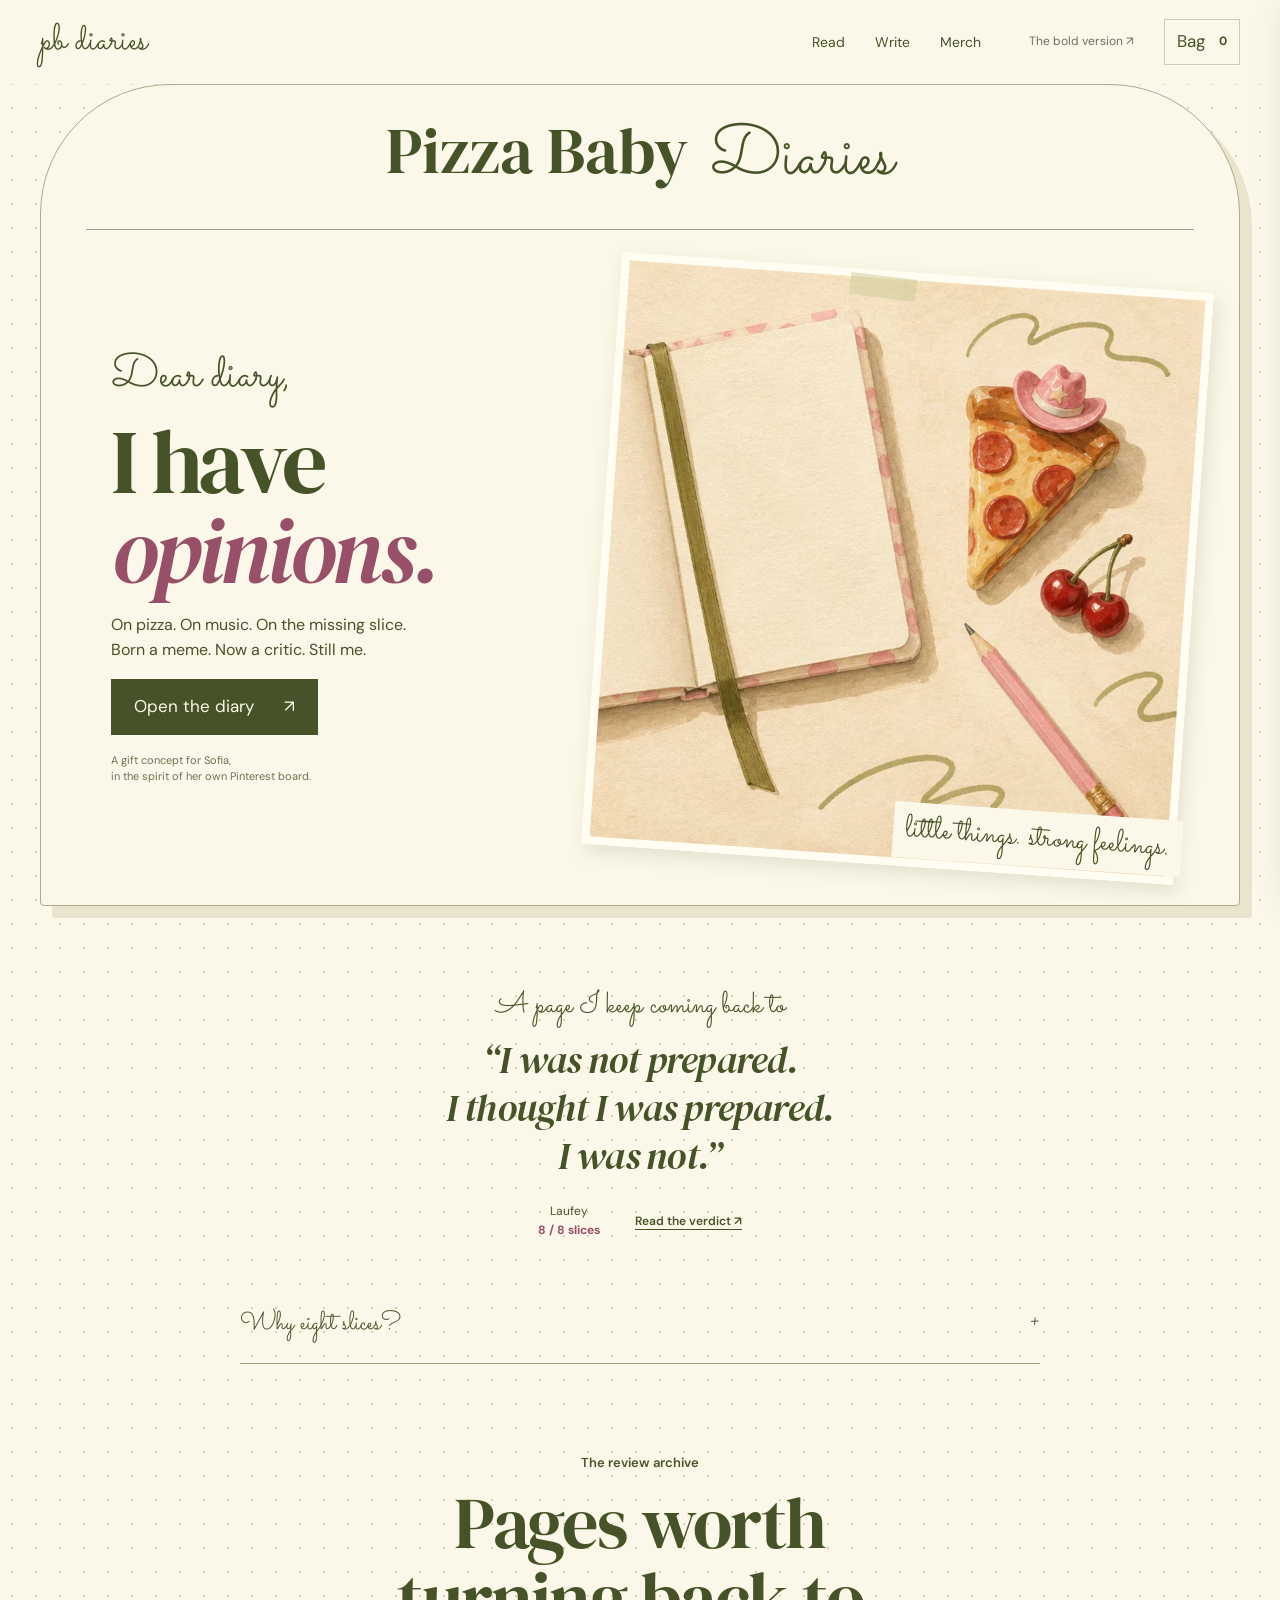
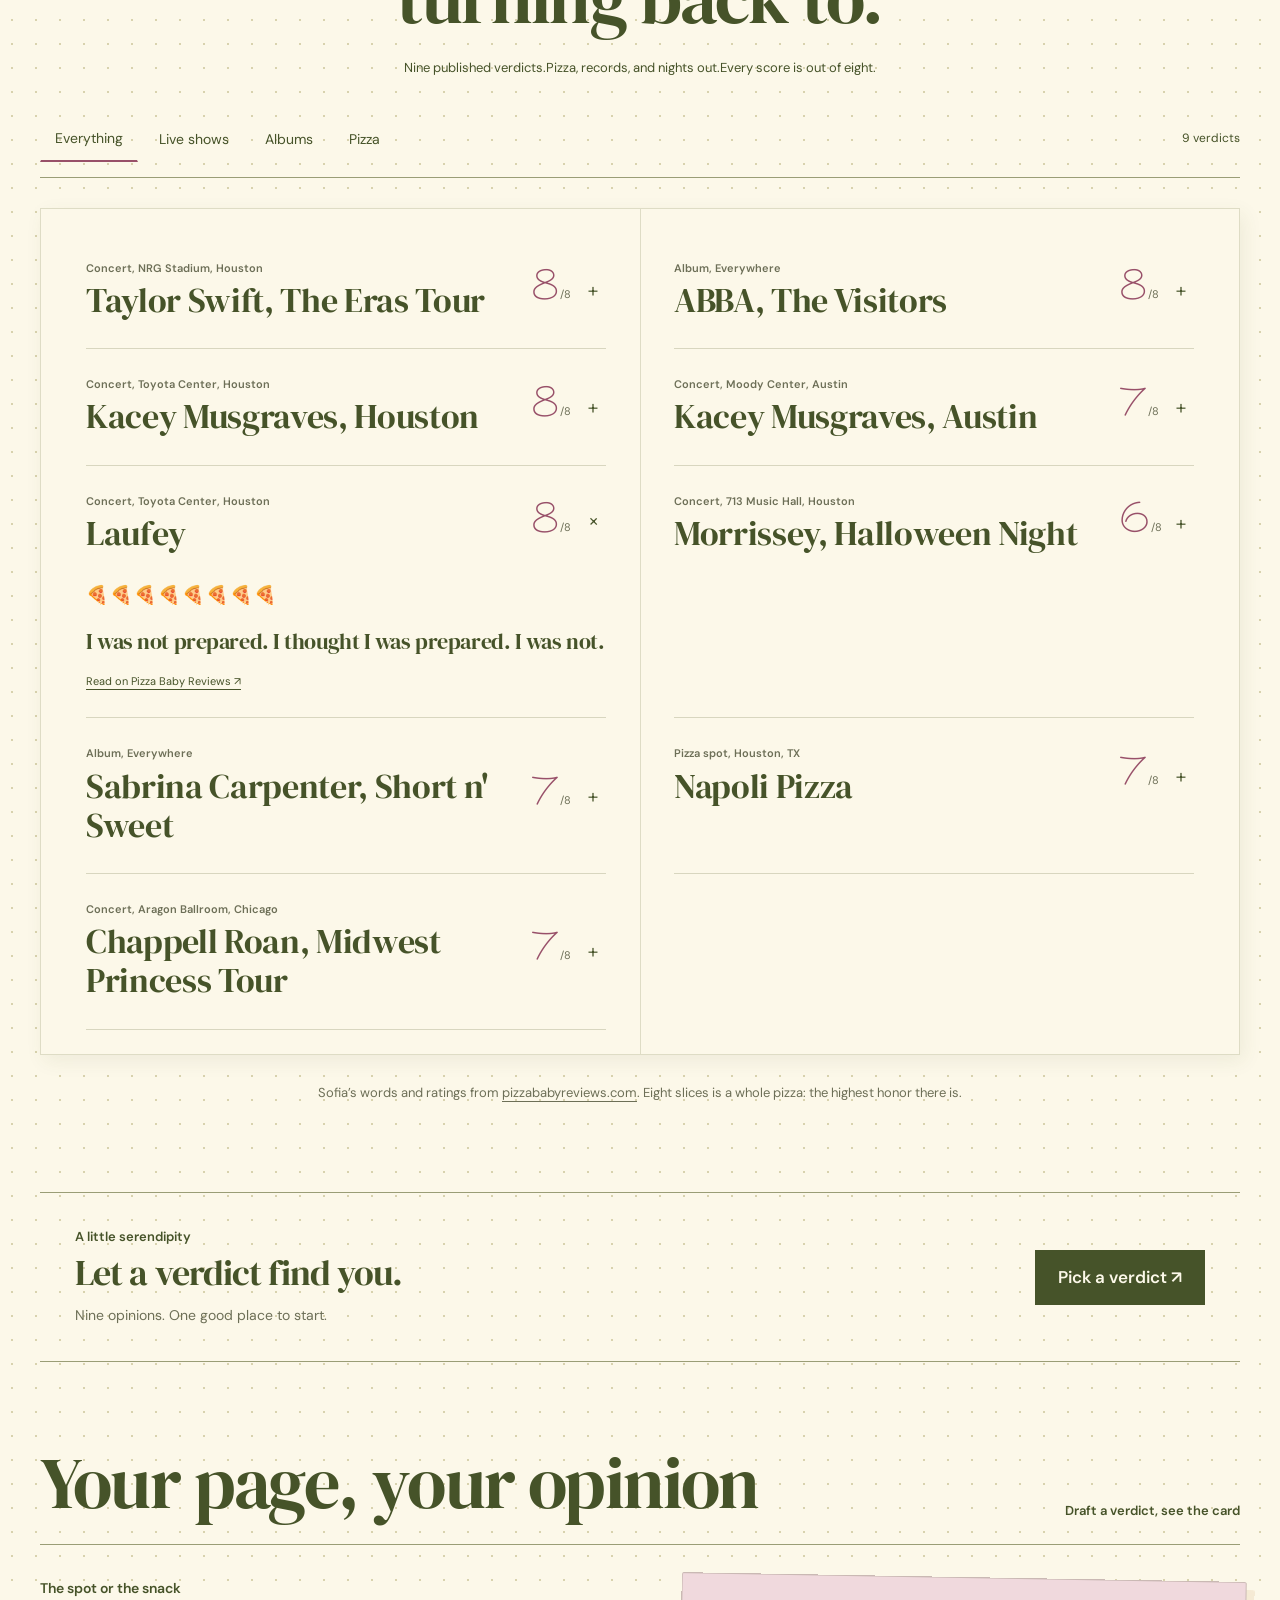
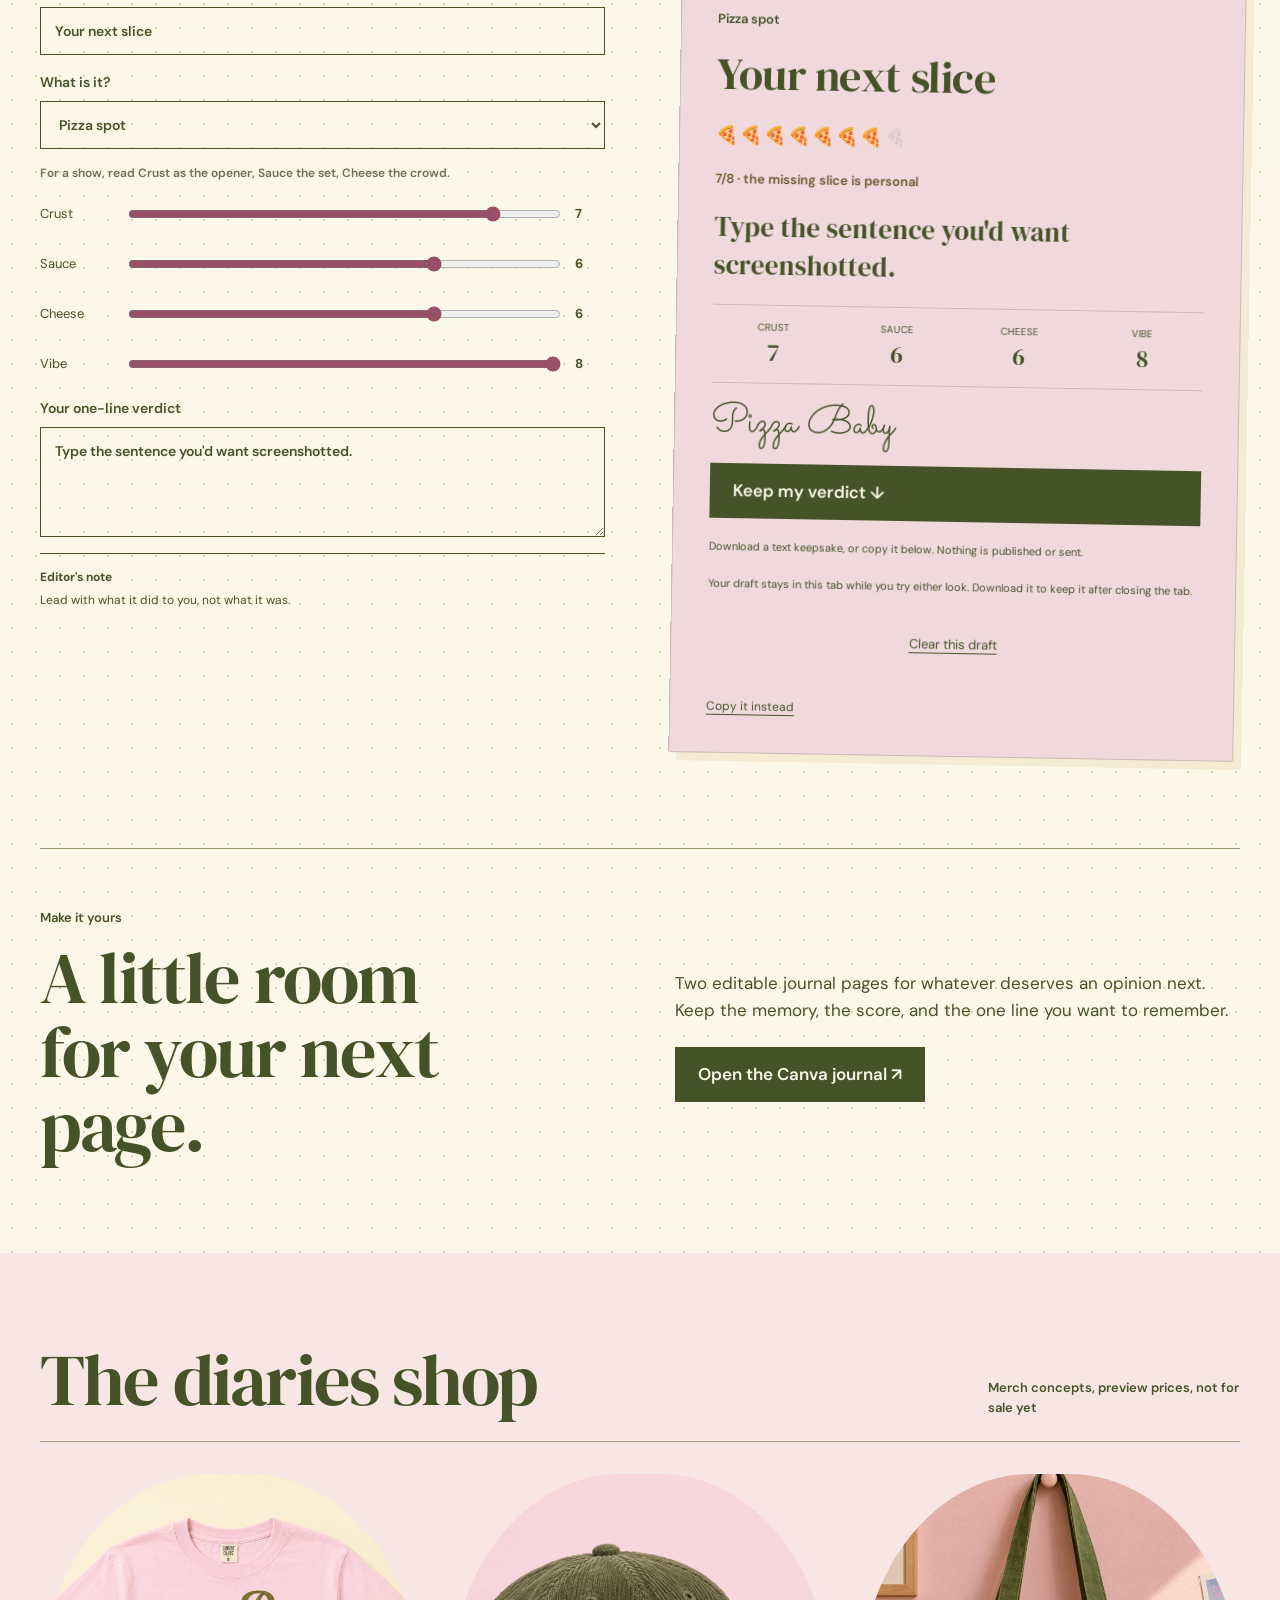
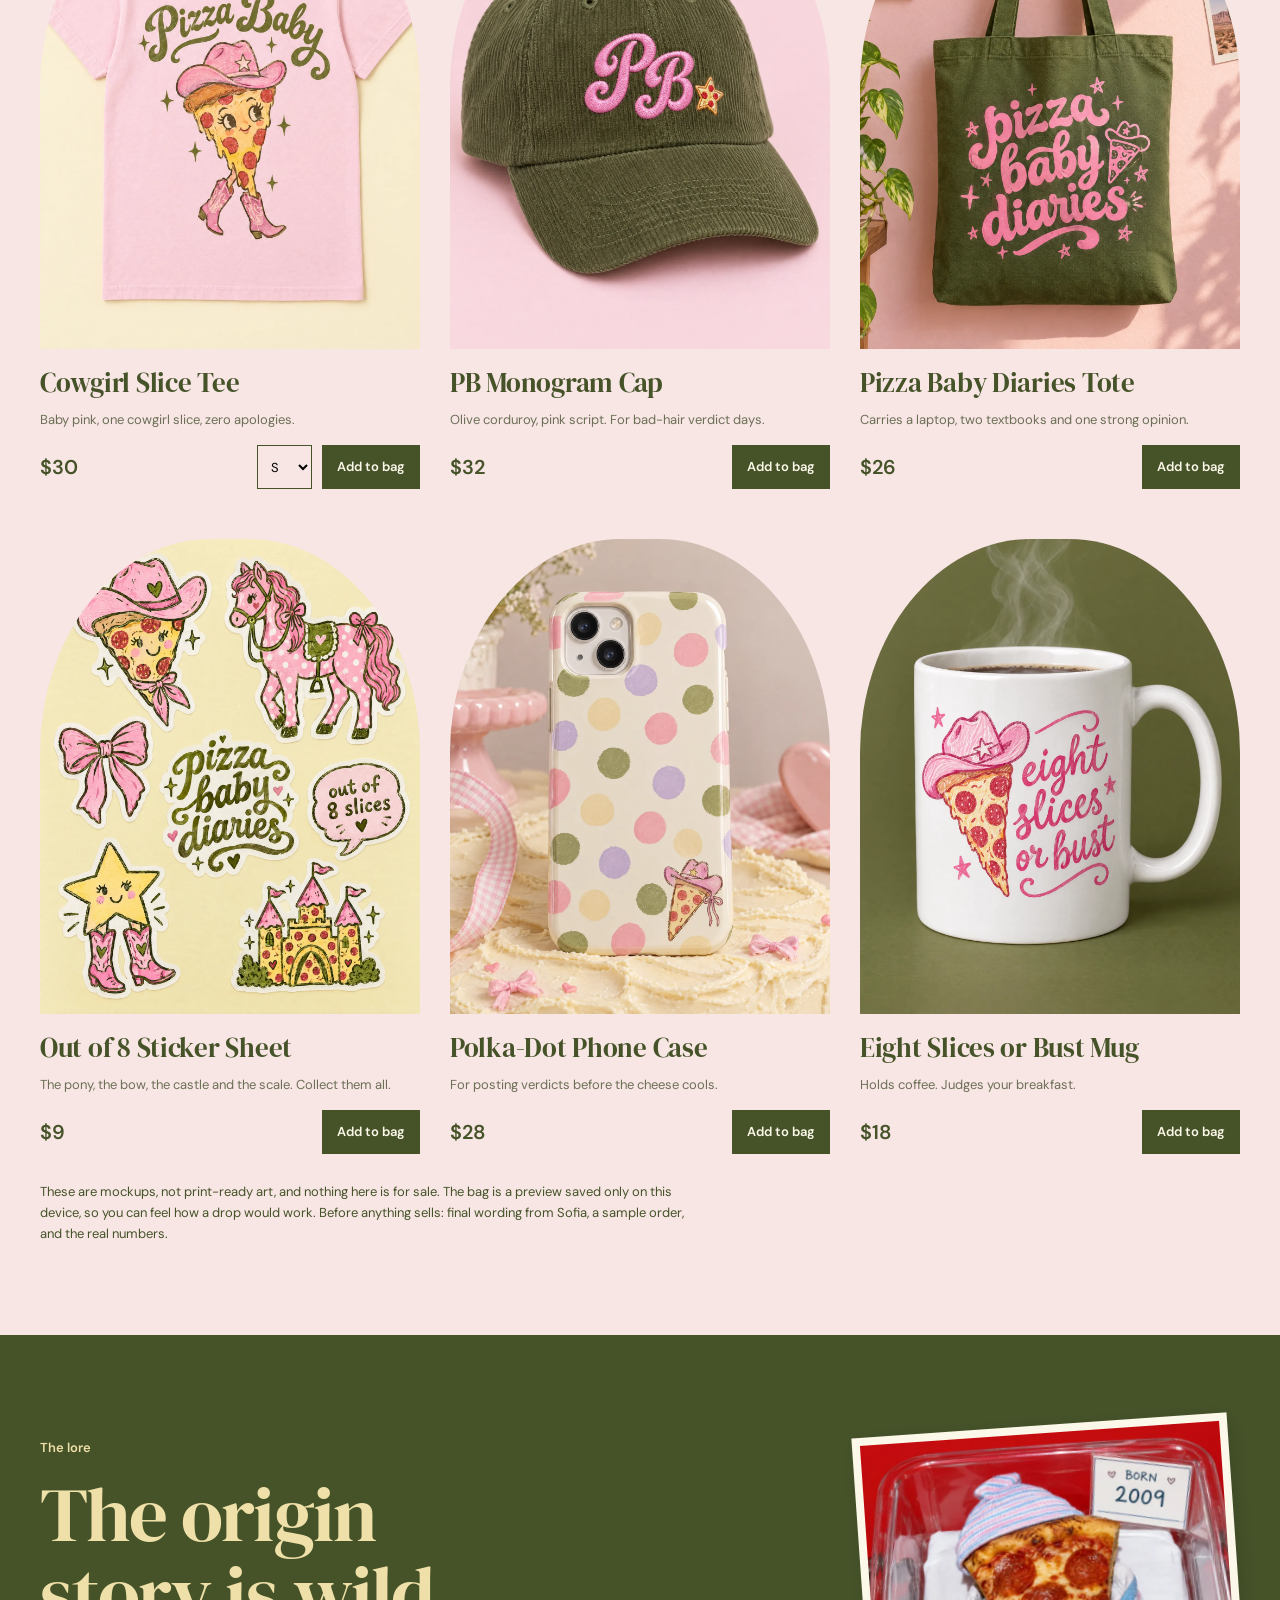
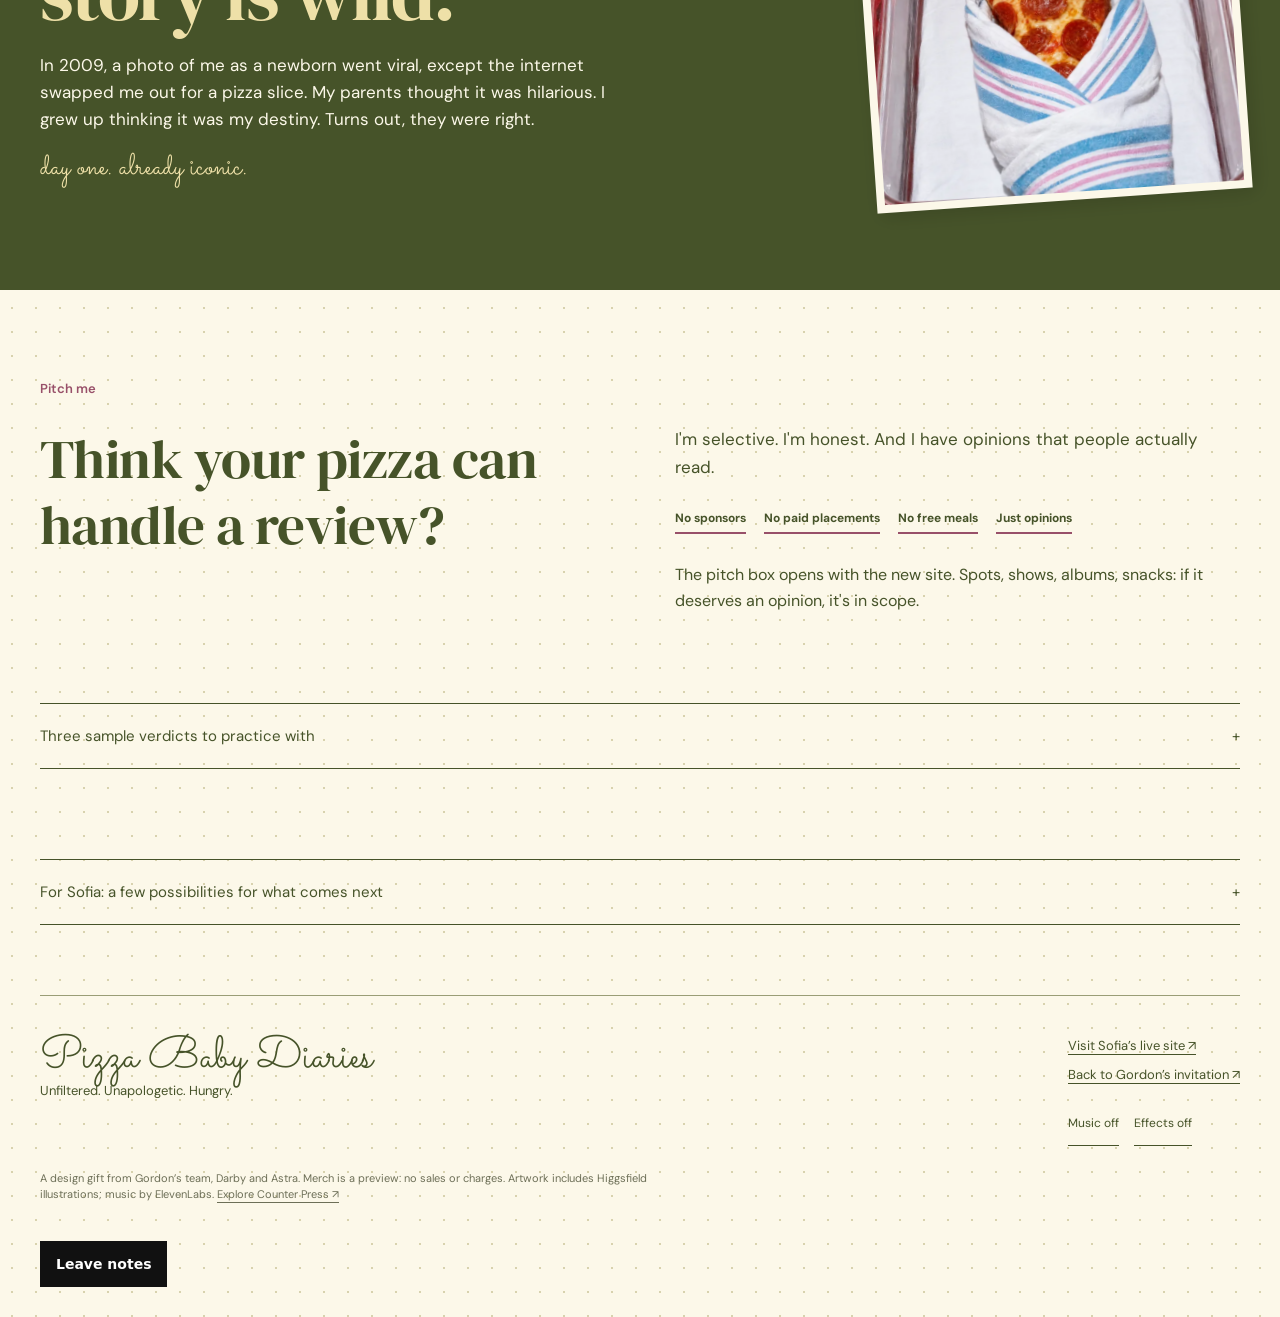
==== commit a0a2ee36: "Improve navigation, recovery, and usability" ====
--- a/diaries/index.html
+++ b/diaries/index.html
@@ -18,7 +18,7 @@
       <p class="stamp" id="c-cap" style="color:var(--crust)"></p><p class="big" id="c-line"></p>
       <div class="scores"><span>CRUST<b id="s-crust">4</b></span><span>SAUCE<b id="s-sauce">4</b></span><span>CHEESE<b id="s-cheese">3</b></span><span>VIBE<b id="s-vibe">5</b></span></div>
       <p class="sig">Pizza Baby</p>
-      <button type="button" id="keep-line" class="btn">Keep my verdict ↓</button><p class="save-note">Download a text keepsake, or copy it below. Your words stay on this device.</p><details id="copy-verdict"><summary>Copy it instead</summary><label class="sr-only" for="verdict-copy">Your verdict to copy</label><textarea id="verdict-copy" readonly></textarea></details>
+      <button type="button" id="keep-line" class="btn">Keep my verdict ↓</button><p class="save-note">Download a text keepsake, or copy it below. Nothing is published or sent.</p><p class="save-note" id="draft-status" role="status">Your draft stays in this tab while you try either look. Download it to keep it after closing the tab.</p><button type="button" class="text-link" id="clear-draft">Clear this draft</button><details id="copy-verdict"><summary>Copy it instead</summary><label class="sr-only" for="verdict-copy">Your verdict to copy</label><textarea id="verdict-copy" readonly></textarea></details>
     </div>
   </div>
 </section><section class="companion wrap"><div><p class="eyebrow">Make it yours</p><h2>A little room<br>for your next page.</h2></div><div><p>Two editable journal pages for whatever deserves an opinion next. Keep the memory, the score, and the one line you want to remember.</p><a class="btn" href="https://canva.link/7q2tt09sjlferlx" target="_blank" rel="noopener">Open the Canva journal ↗</a></div></section><section id="drop"  data-note="Merch store">
@@ -155,8 +155,9 @@
   document.querySelectorAll('.vcard').forEach(function(c){if(io&&!reduce)io.observe(c);else c.classList.add('in')});
   /* spin the slice: lands on one of her real verdicts */
   var cards=[].slice.call(document.querySelectorAll('#verdicts .vcard:not(.sample)'));
-  $('#spinbtn').addEventListener('click',function(){resetReviewFilter();var w=$('#wheel'),i=0,n=reduce?1:14,pick;play('spin');w.classList.add('go');cards.forEach(function(c){c.classList.remove('pick')});
-    (function step(){pick=cards[Math.floor(Math.random()*cards.length)];w.textContent=pick.querySelector('h3').textContent;if(++i<n)setTimeout(step,60+i*14);else{w.classList.remove('go');w.textContent=pick.querySelector('h3').textContent+', '+pick.querySelector('.slices').getAttribute('aria-label');pick.classList.add('pick');var details=pick.querySelector('details');if(details)details.open=true;burst(20);var g=$('#spingo');if(g)g.hidden=false;setTimeout(function(){pick.scrollIntoView({behavior:reduce?'auto':'smooth',block:'center'})},500)}})()});
+  var spinning=false;
+  $('#spinbtn').addEventListener('click',function(){if(spinning)return;spinning=true;this.disabled=true;this.setAttribute('aria-busy','true');resetReviewFilter();var w=$('#wheel'),i=0,n=reduce?1:14,pick;play('spin');w.classList.add('go');cards.forEach(function(c){c.classList.remove('pick')});
+    (function step(){pick=cards[Math.floor(Math.random()*cards.length)];w.textContent=pick.querySelector('h3').textContent;if(++i<n)setTimeout(step,60+i*14);else{spinning=false;$('#spinbtn').disabled=false;$('#spinbtn').removeAttribute('aria-busy');resetReviewFilter();w.classList.remove('go');w.textContent=pick.querySelector('h3').textContent+', '+pick.querySelector('.slices').getAttribute('aria-label');pick.classList.add('pick');var details=pick.querySelector('details');if(details)details.open=true;burst(20);var g=$('#spingo');if(g)g.hidden=false;setTimeout(function(){pick.scrollIntoView({behavior:reduce?'auto':'smooth',block:'center'})},500)}})()});
   document.addEventListener('visibilitychange',function(){if(document.hidden&&!tune.paused){tune.pause();jb.textContent='Music off';jb.setAttribute('aria-pressed','false')}});
 
   var reviewCards=[].slice.call(document.querySelectorAll('#verdicts .vcard:not(.sample)'));
@@ -167,4 +168,4 @@
   document.querySelectorAll('[data-open-review]').forEach(function(a){a.addEventListener('click',function(){resetReviewFilter();var c=document.getElementById(a.dataset.openReview);if(c)c.querySelector('details').open=true})});
   $('#keep-line').addEventListener('click',function(){var text=$('#c-spot').textContent+'\n'+$('#c-line').textContent+'\n'+$('#c-slices').getAttribute('aria-label');var blob=new Blob([text],{type:'text/plain;charset=utf-8'}),url=URL.createObjectURL(blob),a=document.createElement('a');a.href=url;a.download='my-pizza-baby-verdict.txt';a.click();setTimeout(function(){URL.revokeObjectURL(url)},1000);$('#copy-verdict').open=true;toast('Your verdict is ready to keep.')} );
 })();
-</script><script>window.NOTES_CONFIG={site:"pizzababy",who:"Sofia",title:"Pizza Baby redesign",label:"Notes for Gordon",lookNames:{box:"Counter Press",diaries:"Pizza Baby Diaries"}};</script><script src="../notes.js"></script><script>document.querySelectorAll('a.alternate,.credit a').forEach(function(a){a.addEventListener('click',function(){try{localStorage.setItem('pizzababy-look',document.documentElement.dataset.look==='box'?'diaries':'box')}catch(e){}})});</script></body></html>+</script><script src="../desk-draft.js"></script><script>window.NOTES_CONFIG={site:"pizzababy",who:"Sofia",title:"Pizza Baby redesign",label:"Notes for Gordon",lookNames:{box:"Counter Press",diaries:"Pizza Baby Diaries"}};</script><script src="../notes.js"></script><script>document.querySelectorAll('a.alternate,.credit a').forEach(function(a){a.addEventListener('click',function(){try{localStorage.setItem('pizzababy-look',document.documentElement.dataset.look==='box'?'diaries':'box')}catch(e){}})});</script></body></html>
--- a/design.css
+++ b/design.css
@@ -22,3 +22,8 @@
 @media(prefers-reduced-motion:reduce){html{scroll-behavior:auto}*,*:before,*:after{animation:none!important;transition:none!important}}
 .scale-guide{border-bottom:1px solid var(--ink)}.scale-guide>summary{display:flex;justify-content:space-between;gap:24px;padding:18px 0;font-size:13px}.scale-guide>div{display:grid;grid-template-columns:240px 1fr;gap:50px;align-items:center;padding:12px 0 30px;max-width:950px}.scale-guide h2{font-size:40px}.scale-guide p{font-size:15px;max-width:57ch;margin:18px 0}.scale-guide a{font-size:13px}.scale-guide img{width:100%;height:auto}html[data-look=diaries] .scale-guide{max-width:800px;border-color:#9a9d76}html[data-look=diaries] .scale-guide>summary{font-family:var(--hand);font-size:26px}html[data-look=diaries] .scale-guide h2{font-size:38px}@media(max-width:700px){.scale-guide>div{grid-template-columns:100px 1fr;gap:20px;align-items:start}.scale-guide h2,html[data-look=diaries] .scale-guide h2{font-size:27px}.scale-guide p{font-size:12px}.scale-guide a{font-size:11px}}
 #copy-verdict summary{font-size:12px;text-decoration:underline;text-underline-offset:4px}#verdict-copy{display:block;width:100%;min-height:115px;margin-top:12px;background:transparent;color:inherit;border:1px solid currentColor;padding:10px;font-size:13px;line-height:1.5;resize:vertical}
+
+
+/* A quiet, keyboard-accessible reset beside the private draft status. */
+#clear-draft{background:none;border:0;padding:8px 0;min-height:44px;margin:6px 0 14px;font-size:13px;text-decoration:underline;text-underline-offset:4px}
+#spinbtn:disabled{cursor:wait;opacity:.7}
